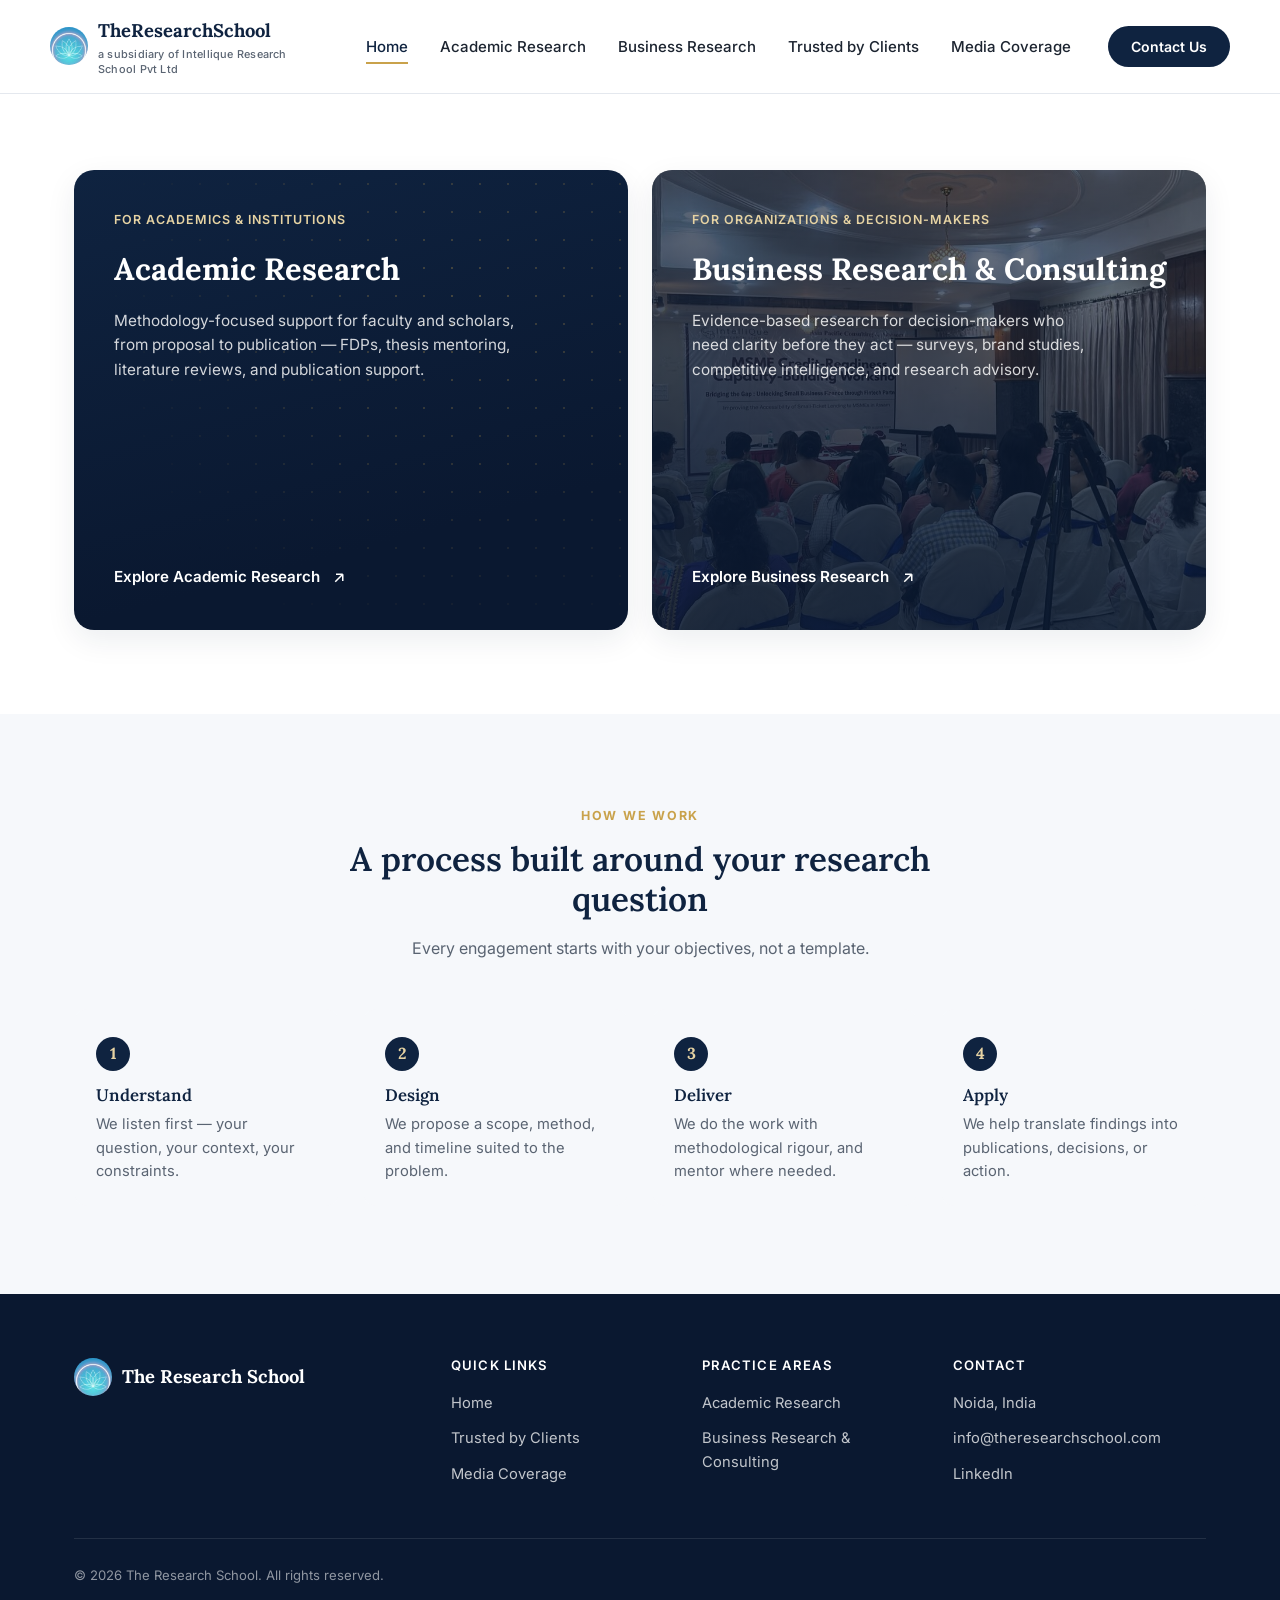
==== index.html @ da8c443e "Remove About page, add Trusted by Clients page and Contact Us pop-up form - Delete about.html and it" ====
<!DOCTYPE html>
<html lang="en">
<head>
<meta charset="UTF-8">
<meta name="viewport" content="width=device-width, initial-scale=1.0">
<title>The Research School — Rigorous Research, Mentored End to End</title>
<meta name="description" content="The Research School supports academics, institutions, and organizations across the full research lifecycle — from faculty development and thesis mentoring to business research and consulting.">
<link rel="preconnect" href="https://fonts.googleapis.com">
<link rel="preconnect" href="https://fonts.gstatic.com" crossorigin>
<link href="https://fonts.googleapis.com/css2?family=Inter:wght@400;500;600;700&family=Lora:wght@500;600;700&display=swap" rel="stylesheet">
<link rel="stylesheet" href="css/style.css">
<link rel="icon" type="image/png" href="media/brand/favicon.png">
</head>
<body>

<header class="site-header">
  <div class="container nav">
    <a href="index.html" class="brand">
      <img src="media/brand/logo-icon.png" alt="The Research School logo" class="brand-mark">
      <span class="brand-text">TheResearchSchool
        <span class="sub">a subsidiary of Intellique Research School Pvt Ltd</span>
      </span>
    </a>
    <nav>
      <ul class="nav-links">
        <li><a href="index.html" class="active">Home</a></li>
        <li><a href="academic-research.html">Academic Research</a></li>
        <li><a href="business-research.html">Business Research</a></li>
        <li><a href="trusted-by-clients.html">Trusted by Clients</a></li>
        <li><a href="media-coverage.html">Media Coverage</a></li>
      </ul>
    </nav>
    <div class="nav-cta">
      <button type="button" class="btn btn-dark" data-open-contact>Contact Us</button>
      <button class="nav-toggle" aria-label="Toggle menu"><span></span><span></span><span></span></button>
    </div>
  </div>
</header>

<section class="split-fork">
  <div class="container">
    <div class="split-grid">
      <a href="academic-research.html" class="split-panel split-panel-academic">
        <span class="split-panel-pattern" aria-hidden="true"></span>
        <span class="split-panel-content">
          <span class="split-panel-kicker">For Academics &amp; Institutions</span>
          <span class="split-panel-title">Academic Research</span>
          <span class="split-panel-desc">Methodology-focused support for faculty and scholars, from proposal to publication — FDPs, thesis mentoring, literature reviews, and publication support.</span>
          <span class="split-panel-cta">Explore Academic Research
            <svg width="18" height="18" viewBox="0 0 24 24" fill="none" stroke="currentColor" stroke-width="2"><path d="M7 17 17 7M17 7H8M17 7v9"/></svg>
          </span>
        </span>
      </a>
      <a href="business-research.html" class="split-panel split-panel-business">
        <img src="media/msme-credit-readiness/msme-workshop-photo-01.jpg" alt="" class="split-panel-bg" loading="lazy">
        <span class="split-panel-overlay" aria-hidden="true"></span>
        <span class="split-panel-content">
          <span class="split-panel-kicker">For Organizations &amp; Decision-Makers</span>
          <span class="split-panel-title">Business Research &amp; Consulting</span>
          <span class="split-panel-desc">Evidence-based research for decision-makers who need clarity before they act — surveys, brand studies, competitive intelligence, and research advisory.</span>
          <span class="split-panel-cta">Explore Business Research
            <svg width="18" height="18" viewBox="0 0 24 24" fill="none" stroke="currentColor" stroke-width="2"><path d="M7 17 17 7M17 7H8M17 7v9"/></svg>
          </span>
        </span>
      </a>
    </div>
  </div>
</section>

<section class="section section-alt">
  <div class="container">
    <div class="section-head center">
      <span class="eyebrow">How We Work</span>
      <h2>A process built around your research question</h2>
      <p>Every engagement starts with your objectives, not a template.</p>
    </div>
    <div class="steps">
      <div class="step">
        <h3>Understand</h3>
        <p>We listen first — your question, your context, your constraints.</p>
      </div>
      <div class="step">
        <h3>Design</h3>
        <p>We propose a scope, method, and timeline suited to the problem.</p>
      </div>
      <div class="step">
        <h3>Deliver</h3>
        <p>We do the work with methodological rigour, and mentor where needed.</p>
      </div>
      <div class="step">
        <h3>Apply</h3>
        <p>We help translate findings into publications, decisions, or action.</p>
      </div>
    </div>
  </div>
</section>


<footer class="site-footer">
  <div class="container">
    <div class="footer-grid">
      <div class="footer-brand">
        <a href="index.html" class="brand" style="color:#fff;margin-bottom:14px;display:flex;">
          <img src="media/brand/logo-icon.png" alt="The Research School logo" class="brand-mark">
          <span class="brand-text">The Research School</span>
        </a>
      </div>
      <div>
        <h4>Quick Links</h4>
        <ul>
          <li><a href="index.html">Home</a></li>
          <li><a href="trusted-by-clients.html">Trusted by Clients</a></li>
          <li><a href="media-coverage.html">Media Coverage</a></li>
        </ul>
      </div>
      <div>
        <h4>Practice Areas</h4>
        <ul>
          <li><a href="academic-research.html">Academic Research</a></li>
          <li><a href="business-research.html">Business Research &amp; Consulting</a></li>
        </ul>
      </div>
      <div>
        <h4>Contact</h4>
        <ul>
          <li>Noida, India</li>
          <li><a href="mailto:info@theresearchschool.com">info@theresearchschool.com</a></li>
          <li><a href="https://www.linkedin.com/company/92536312/" target="_blank" rel="noopener">LinkedIn</a></li>
        </ul>
      </div>
    </div>
    <div class="footer-bottom">
      <span>© <span id="year"></span> The Research School. All rights reserved.</span>
    </div>
  </div>
</footer>

<script src="js/main.js"></script>
</body>
</html>
---- css/style.css ----
/* ===========================================================
   The Research School — stylesheet
   =========================================================== */

:root {
  --navy: #0f2340;
  --navy-deep: #0a1830;
  --navy-soft: #14335e;
  --gold: #c9a24b;
  --gold-soft: #e6d3a3;
  --ink: #1c2430;
  --slate: #5a6472;
  --line: #e4e8ee;
  --bg: #ffffff;
  --bg-alt: #f6f8fb;
  --white: #ffffff;
  --radius: 14px;
  --shadow: 0 10px 30px rgba(15, 35, 64, 0.08);
  --shadow-sm: 0 4px 14px rgba(15, 35, 64, 0.06);
  --max: 1180px;
  --serif: "Lora", Georgia, "Times New Roman", serif;
  --sans: "Inter", -apple-system, BlinkMacSystemFont, "Segoe UI", Roboto, Helvetica, Arial, sans-serif;
}

* { box-sizing: border-box; }
html { scroll-behavior: smooth; }

body {
  margin: 0;
  font-family: var(--sans);
  color: var(--ink);
  background: var(--bg);
  line-height: 1.6;
  -webkit-font-smoothing: antialiased;
}

img { max-width: 100%; display: block; }

a { color: inherit; text-decoration: none; }

.container {
  max-width: var(--max);
  margin: 0 auto;
  padding: 0 24px;
}

h1, h2, h3, h4 {
  font-family: var(--serif);
  color: var(--navy);
  line-height: 1.2;
  margin: 0 0 16px;
  font-weight: 600;
}

h1 { font-size: clamp(2.1rem, 4vw, 3.1rem); }
h2 { font-size: clamp(1.6rem, 2.6vw, 2.2rem); }
h3 { font-size: 1.25rem; }

p { margin: 0 0 16px; color: var(--slate); }

.eyebrow {
  display: inline-block;
  font-size: 0.78rem;
  letter-spacing: 0.14em;
  text-transform: uppercase;
  color: var(--gold);
  font-weight: 700;
  margin-bottom: 14px;
}

.section {
  padding: 88px 0;
}
.section-alt { background: var(--bg-alt); }
.section-navy {
  background: linear-gradient(160deg, var(--navy) 0%, var(--navy-deep) 100%);
  color: var(--white);
}
.section-navy h2, .section-navy h3 { color: var(--white); }
.section-navy p { color: rgba(255,255,255,0.78); }

.section-head {
  max-width: 680px;
  margin: 0 0 48px;
}
.section-head.center { margin-left: auto; margin-right: auto; text-align: center; }

/* ---------- buttons ---------- */
.btn {
  display: inline-flex;
  align-items: center;
  gap: 8px;
  padding: 14px 28px;
  border-radius: 999px;
  font-weight: 600;
  font-size: 0.95rem;
  border: 1px solid transparent;
  cursor: pointer;
  transition: transform 0.15s ease, box-shadow 0.15s ease, background 0.15s ease, color 0.15s ease;
}
.btn-primary {
  background: var(--gold);
  color: var(--navy-deep);
}
.btn-primary:hover { transform: translateY(-2px); box-shadow: 0 12px 24px rgba(201, 162, 75, 0.35); }
.btn-outline {
  background: transparent;
  border-color: rgba(255,255,255,0.5);
  color: var(--white);
}
.btn-outline:hover { background: rgba(255,255,255,0.1); transform: translateY(-2px); }
.btn-dark {
  background: var(--navy);
  color: var(--white);
}
.btn-dark:hover { background: var(--navy-soft); transform: translateY(-2px); }
.btn-block { width: 100%; justify-content: center; }

/* ---------- header ---------- */
.site-header {
  position: sticky;
  top: 0;
  z-index: 50;
  background: rgba(255,255,255,0.92);
  backdrop-filter: blur(10px);
  border-bottom: 1px solid var(--line);
}
.nav {
  display: flex;
  align-items: center;
  justify-content: space-between;
  padding: 16px 0;
}
.brand {
  display: flex;
  align-items: center;
  gap: 10px;
  font-family: var(--serif);
  font-weight: 700;
  font-size: 1.15rem;
  color: var(--navy);
}
.brand-mark {
  width: 38px;
  height: 38px;
  border-radius: 50%;
  object-fit: cover;
  flex-shrink: 0;
  display: block;
}
.brand-text .sub { display: block; font-family: var(--sans); font-weight: 500; font-size: 0.68rem; letter-spacing: 0.02em; text-transform: none; color: var(--slate); margin-top: 2px; max-width: 230px; line-height: 1.35; white-space: normal; }

.nav-links {
  display: flex;
  align-items: center;
  gap: 32px;
  list-style: none;
  margin: 0;
  padding: 0;
}
.nav-links a {
  font-size: 0.94rem;
  font-weight: 500;
  color: var(--ink);
  padding: 6px 0;
  border-bottom: 2px solid transparent;
  transition: color 0.15s ease, border-color 0.15s ease;
}
.nav-links a:hover, .nav-links a.active { color: var(--navy); border-color: var(--gold); }

.nav-cta { display: flex; align-items: center; gap: 18px; }
.nav-cta .btn { padding: 11px 22px; font-size: 0.88rem; }

.nav-toggle {
  display: none;
  flex-direction: column;
  gap: 5px;
  background: none;
  border: none;
  cursor: pointer;
  padding: 6px;
}
.nav-toggle span { width: 24px; height: 2px; background: var(--navy); border-radius: 2px; }

/* ---------- hero ---------- */
.hero {
  background: linear-gradient(165deg, var(--navy) 0%, var(--navy-deep) 70%);
  color: var(--white);
  padding: 96px 0 100px;
  position: relative;
  overflow: hidden;
}
.hero::after {
  content: "";
  position: absolute;
  right: -120px;
  top: -120px;
  width: 460px;
  height: 460px;
  border-radius: 50%;
  background: radial-gradient(circle, rgba(201,162,75,0.18) 0%, rgba(201,162,75,0) 70%);
}
.hero::before {
  content: "";
  position: absolute;
  inset: 0;
  background-image: radial-gradient(rgba(201,162,75,0.3) 1.5px, transparent 1.5px);
  background-size: 26px 26px;
  -webkit-mask-image: radial-gradient(circle at 88% 12%, #000 0%, transparent 60%);
  mask-image: radial-gradient(circle at 88% 12%, #000 0%, transparent 60%);
  pointer-events: none;
}
.hero-inner { max-width: 760px; position: relative; }
.hero-photo {
  background-image: linear-gradient(195deg, rgba(10,24,48,0.6) 0%, rgba(10,24,48,0.92) 85%), var(--hero-bg);
  background-size: cover;
  background-position: center;
}
.hero-photo::before { display: none; }
.hero h1 { color: var(--white); margin-bottom: 20px; }
.hero .lead { color: rgba(255,255,255,0.82); font-size: 1.15rem; max-width: 620px; }
.hero-actions { display: flex; gap: 16px; flex-wrap: wrap; margin-top: 32px; }

.hero-stats {
  display: grid;
  grid-template-columns: repeat(3, 1fr);
  gap: 28px;
  margin-top: 64px;
  max-width: 640px;
  position: relative;
}
.hero-stats div strong { display: block; font-family: var(--serif); font-size: 1.8rem; color: var(--gold-soft); }
.hero-stats div span { font-size: 0.82rem; color: rgba(255,255,255,0.7); }

/* ---------- split fork (homepage) ---------- */
.split-fork { padding: 76px 0 84px; }
.split-fork-head { max-width: 640px; margin: 0 auto 44px; text-align: center; }
.split-fork-head .lead { color: var(--slate); font-size: 1.05rem; margin-top: 10px; margin-bottom: 0; }
.split-grid {
  display: grid;
  grid-template-columns: 1fr 1fr;
  gap: 24px;
}
.split-panel {
  position: relative;
  display: block;
  min-height: 460px;
  border-radius: 20px;
  overflow: hidden;
  isolation: isolate;
  text-decoration: none;
  box-shadow: var(--shadow);
}
.split-panel-academic {
  background: linear-gradient(165deg, var(--navy) 0%, var(--navy-deep) 75%);
}
.split-panel-pattern {
  position: absolute;
  inset: 0;
  z-index: 0;
  background-image: radial-gradient(rgba(201,162,75,0.35) 1.5px, transparent 1.5px);
  background-size: 28px 28px;
  -webkit-mask-image: radial-gradient(circle at 70% 30%, #000 0%, transparent 72%);
  mask-image: radial-gradient(circle at 70% 30%, #000 0%, transparent 72%);
  opacity: 0.9;
}
.split-panel-bg {
  position: absolute;
  inset: 0;
  width: 100%;
  height: 100%;
  object-fit: cover;
  z-index: 0;
  transition: transform 0.5s ease;
}
.split-panel-overlay {
  position: absolute;
  inset: 0;
  z-index: 1;
  background: linear-gradient(195deg, rgba(10,24,48,0.55) 0%, rgba(10,24,48,0.88) 80%);
}
.split-panel-content {
  position: relative;
  z-index: 2;
  display: flex;
  flex-direction: column;
  height: 100%;
  padding: 40px;
  color: var(--white);
}
.split-panel-kicker {
  font-family: var(--sans);
  font-weight: 600;
  font-size: 0.78rem;
  letter-spacing: 0.08em;
  text-transform: uppercase;
  color: var(--gold-soft);
}
.split-panel-title {
  font-family: var(--serif);
  font-weight: 700;
  font-size: clamp(1.5rem, 2.4vw, 2rem);
  color: var(--white);
  margin-top: 14px;
}
.split-panel-desc {
  font-family: var(--sans);
  font-size: 0.96rem;
  line-height: 1.6;
  color: rgba(255,255,255,0.82);
  margin-top: 16px;
  max-width: 400px;
}
.split-panel-cta {
  margin-top: auto;
  padding-top: 28px;
  display: inline-flex;
  align-items: center;
  gap: 10px;
  font-weight: 600;
  font-size: 0.95rem;
  color: var(--white);
}
.split-panel-cta svg { transition: transform 0.2s ease; flex-shrink: 0; }
.split-panel:hover .split-panel-cta svg { transform: translate(3px, -3px); }
.split-panel:hover .split-panel-bg { transform: scale(1.05); }
.split-panel:hover { box-shadow: 0 16px 40px rgba(15,35,64,0.18); }
.split-panel:focus-visible { outline: 3px solid var(--gold); outline-offset: 3px; }

@media (max-width: 960px) {
  .split-grid { grid-template-columns: 1fr; }
  .split-panel { min-height: 380px; }
}
@media (max-width: 640px) {
  .split-fork { padding: 56px 0 64px; }
  .split-panel-content { padding: 30px; }
  .split-panel { min-height: 340px; }
}

/* ---------- pillars / cards ---------- */
.pillars {
  display: grid;
  grid-template-columns: repeat(2, 1fr);
  gap: 28px;
}
.pillar-card {
  background: var(--white);
  border: 1px solid var(--line);
  border-radius: var(--radius);
  padding: 40px 36px;
  box-shadow: var(--shadow-sm);
  transition: transform 0.2s ease, box-shadow 0.2s ease;
}
.pillar-card:hover { transform: translateY(-4px); box-shadow: var(--shadow); }
.pillar-icon {
  width: 52px; height: 52px;
  border-radius: 12px;
  background: var(--bg-alt);
  display: flex; align-items: center; justify-content: center;
  margin-bottom: 20px;
  color: var(--navy);
}
.pillar-card ul { margin: 20px 0 28px; padding: 0; list-style: none; }
.pillar-card li {
  padding: 10px 0;
  border-top: 1px solid var(--line);
  font-size: 0.95rem;
  color: var(--ink);
  display: flex;
  gap: 10px;
}
.pillar-card li:first-child { border-top: none; }
.pillar-card li .dot { color: var(--gold); flex-shrink: 0; }

/* ---------- service grid (detail pages) ---------- */
.service-grid {
  display: grid;
  grid-template-columns: repeat(auto-fit, minmax(260px, 1fr));
  gap: 24px;
}
.service-card {
  background: var(--white);
  border: 1px solid var(--line);
  border-radius: var(--radius);
  padding: 32px 28px;
  box-shadow: var(--shadow-sm);
}
.service-card .num {
  font-family: var(--serif);
  color: var(--gold);
  font-size: 0.9rem;
  font-weight: 700;
  letter-spacing: 0.05em;
}
.service-card h3 { margin-top: 10px; }

/* ---------- process steps ---------- */
.steps {
  display: grid;
  grid-template-columns: repeat(4, 1fr);
  gap: 24px;
  counter-reset: step;
}
.step {
  position: relative;
  padding: 28px 22px 22px;
  background: var(--bg-alt);
  border-radius: var(--radius);
}
.step::before {
  counter-increment: step;
  content: counter(step);
  display: inline-flex;
  align-items: center;
  justify-content: center;
  width: 34px; height: 34px;
  border-radius: 50%;
  background: var(--navy);
  color: var(--gold-soft);
  font-family: var(--serif);
  font-weight: 700;
  margin-bottom: 14px;
}
.step h3 { font-size: 1.05rem; margin-bottom: 8px; }
.step p { font-size: 0.92rem; margin-bottom: 0; }

/* ---------- about page ---------- */
.value-grid {
  display: grid;
  grid-template-columns: repeat(3, 1fr);
  gap: 24px;
}
.value-card {
  padding: 30px 26px;
  border-left: 3px solid var(--gold);
  background: var(--bg-alt);
  border-radius: 0 var(--radius) var(--radius) 0;
}
.audience-row {
  display: grid;
  grid-template-columns: repeat(3, 1fr);
  gap: 24px;
  margin-top: 20px;
}
.audience-row div {
  background: var(--white);
  border: 1px solid var(--line);
  border-radius: var(--radius);
  padding: 26px 22px;
  text-align: center;
}
.grid-4 {
  display: grid;
  grid-template-columns: repeat(4, 1fr);
  gap: 24px;
}
.audience-row-4 { grid-template-columns: repeat(4, 1fr); }
.audience-row .icon {
  width: 52px;
  height: 52px;
  border-radius: 12px;
  background: var(--bg-alt);
  color: var(--navy);
  display: flex;
  align-items: center;
  justify-content: center;
  margin: 0 auto 16px;
}

/* ---------- CTA band ---------- */
.cta-band {
  border-radius: 20px;
  padding: 56px;
  background: linear-gradient(135deg, var(--navy) 0%, var(--navy-soft) 100%);
  color: var(--white);
  display: flex;
  align-items: center;
  justify-content: space-between;
  gap: 40px;
  flex-wrap: wrap;
}
.cta-band h2 { color: var(--white); margin-bottom: 8px; }
.cta-band p { color: rgba(255,255,255,0.78); margin-bottom: 0; max-width: 480px; }

/* ---------- contact ---------- */
.contact-wrap {
  display: grid;
  grid-template-columns: 1fr 1fr;
  gap: 56px;
  align-items: start;
}
.contact-info-card {
  background: var(--white);
  border: 1px solid var(--line);
  border-radius: var(--radius);
  padding: 32px;
  box-shadow: var(--shadow-sm);
}
.contact-info-card .row {
  display: flex;
  gap: 14px;
  padding: 16px 0;
  border-top: 1px solid var(--line);
}
.contact-info-card .row:first-child { border-top: none; padding-top: 0; }
.contact-info-card .row strong { display: block; color: var(--navy); font-size: 0.9rem; }
.contact-info-card .row span, .contact-info-card .row a { font-size: 0.92rem; color: var(--slate); }

.form-field { margin-bottom: 18px; }
.form-field label { display: block; font-size: 0.86rem; font-weight: 600; color: var(--navy); margin-bottom: 6px; }
.form-field input, .form-field select, .form-field textarea {
  width: 100%;
  padding: 13px 14px;
  border: 1px solid var(--line);
  border-radius: 10px;
  font-family: var(--sans);
  font-size: 0.95rem;
  color: var(--ink);
  background: var(--white);
}
.form-field textarea { resize: vertical; min-height: 120px; }
.form-field input:focus, .form-field select:focus, .form-field textarea:focus {
  outline: none;
  border-color: var(--gold);
  box-shadow: 0 0 0 3px rgba(201,162,75,0.18);
}
.form-row { display: grid; grid-template-columns: 1fr 1fr; gap: 18px; }
.form-note { font-size: 0.82rem; color: var(--slate); margin-top: 10px; }
.form-success {
  display: none;
  margin-top: 16px;
  padding: 14px 16px;
  border-radius: 10px;
  background: #e9f5ec;
  color: #1c6b34;
  font-size: 0.9rem;
}
.form-success.show { display: block; }

/* ---------- media coverage ---------- */
.media-article {
  background: var(--white);
  border: 1px solid var(--line);
  border-radius: var(--radius);
  padding: 44px;
  box-shadow: var(--shadow-sm);
}
.media-article-head { max-width: 720px; }
.media-article p a {
  color: var(--navy-soft);
  font-weight: 600;
  text-decoration: underline;
  text-decoration-color: var(--gold);
  text-decoration-thickness: 2px;
  text-underline-offset: 3px;
}
.media-article p a:hover { color: var(--gold); text-decoration-color: var(--navy-soft); }
.media-meta {
  display: flex;
  gap: 20px;
  flex-wrap: wrap;
  font-size: 0.85rem;
  color: var(--slate);
  margin: -4px 0 20px;
}
.media-meta span { display: inline-flex; align-items: center; gap: 6px; }
.media-meta svg { flex-shrink: 0; color: var(--gold); }

.carousel {
  position: relative;
  overflow: hidden;
  margin: 8px -8px 4px;
  -webkit-mask-image: linear-gradient(90deg, transparent, #000 5%, #000 95%, transparent);
  mask-image: linear-gradient(90deg, transparent, #000 5%, #000 95%, transparent);
}
.carousel-track {
  display: flex;
  align-items: center;
  gap: 18px;
  width: max-content;
  padding: 8px;
  animation: carousel-scroll 46s linear infinite;
}
.carousel:hover .carousel-track,
.carousel:focus-within .carousel-track { animation-play-state: paused; }
.carousel-track a {
  flex-shrink: 0;
  display: block;
  border-radius: 10px;
  overflow: hidden;
  border: 1px solid var(--line);
  box-shadow: var(--shadow-sm);
  transition: transform 0.2s ease, box-shadow 0.2s ease;
}
.carousel-track a:hover { transform: translateY(-3px); box-shadow: var(--shadow); }
.carousel-track img {
  height: 260px;
  width: auto;
  display: block;
}
@keyframes carousel-scroll {
  from { transform: translateX(0); }
  to { transform: translateX(-50%); }
}
@media (prefers-reduced-motion: reduce) {
  .carousel-track { animation: none; overflow-x: auto; }
  .carousel { -webkit-mask-image: none; mask-image: none; }
}
.coverage-links {
  display: flex;
  flex-wrap: wrap;
  gap: 14px;
}

.press-clip {
  display: block;
  max-width: 420px;
  margin: 8px 0 4px;
  border-radius: 10px;
  overflow: hidden;
  border: 1px solid var(--line);
  box-shadow: var(--shadow-sm);
  transition: transform 0.2s ease, box-shadow 0.2s ease;
}
.press-clip:hover { transform: translateY(-3px); box-shadow: var(--shadow); }
.press-clip img { width: 100%; height: auto; display: block; }

@media (max-width: 640px) {
  .media-article { padding: 28px 22px; }
  .carousel-track img { height: 170px; }
  .press-clip { max-width: 100%; }
}

/* ---------- footer ---------- */
.site-footer {
  background: var(--navy-deep);
  color: rgba(255,255,255,0.75);
  padding: 64px 0 28px;
}
.footer-grid {
  display: grid;
  grid-template-columns: 1.6fr 1fr 1fr 1.2fr;
  gap: 40px;
  padding-bottom: 40px;
  border-bottom: 1px solid rgba(255,255,255,0.1);
}
.footer-grid h4 {
  color: var(--white);
  font-family: var(--sans);
  font-size: 0.82rem;
  letter-spacing: 0.08em;
  text-transform: uppercase;
  margin-bottom: 18px;
}
.footer-grid ul { list-style: none; margin: 0; padding: 0; }
.footer-grid li { margin-bottom: 12px; font-size: 0.92rem; }
.footer-grid a:hover { color: var(--gold-soft); }
.footer-brand p { color: rgba(255,255,255,0.65); font-size: 0.92rem; max-width: 320px; }
.footer-bottom {
  display: flex;
  justify-content: space-between;
  align-items: center;
  flex-wrap: wrap;
  gap: 12px;
  padding-top: 26px;
  font-size: 0.82rem;
  color: rgba(255,255,255,0.55);
}

/* ---------- utility ---------- */
.mt-0 { margin-top: 0; }
.text-center { text-align: center; }

/* ---------- responsive ---------- */
@media (max-width: 960px) {
  .nav-links, .nav-cta .btn-outline-desktop { display: none; }
  .nav-toggle { display: flex; }
  .nav-links.open {
    display: flex;
    position: absolute;
    top: 100%;
    left: 0;
    right: 0;
    background: var(--white);
    flex-direction: column;
    padding: 20px 24px 28px;
    gap: 18px;
    border-bottom: 1px solid var(--line);
    box-shadow: var(--shadow);
  }
  .pillars, .steps, .value-grid, .audience-row, .footer-grid, .contact-wrap { grid-template-columns: 1fr; }
  .grid-4, .audience-row-4 { grid-template-columns: 1fr 1fr; }
  .hero-stats { grid-template-columns: repeat(3, 1fr); }
  .cta-band { flex-direction: column; align-items: flex-start; }
  .form-row { grid-template-columns: 1fr; }
}
@media (max-width: 640px) {
  .section { padding: 64px 0; }
  .hero { padding: 72px 0 76px; }
  .grid-4, .audience-row-4 { grid-template-columns: 1fr; }
  .hero-stats { grid-template-columns: 1fr 1fr 1fr; gap: 16px; }
  .hero-stats div strong { font-size: 1.3rem; }
}


/* ---------- Trusted by Clients ---------- */
.client-grid {
  display: grid;
  grid-template-columns: repeat(auto-fill, minmax(210px, 1fr));
  gap: 20px;
}
.client-card {
  display: flex; flex-direction: column; align-items: center; justify-content: center;
  gap: 16px; text-align: center;
  padding: 36px 20px;
  background: var(--white);
  border: 1px solid var(--line);
  border-radius: var(--radius);
  box-shadow: var(--shadow-sm);
  transition: transform .2s ease, box-shadow .2s ease, border-color .2s ease;
}
.client-card:hover { transform: translateY(-3px); box-shadow: var(--shadow); border-color: var(--gold-soft); }
.client-mono {
  width: 64px; height: 64px; border-radius: 50%;
  display: grid; place-items: center;
  background: var(--navy); color: var(--gold-soft);
  font-family: var(--serif); font-weight: 700; font-size: 1.35rem; letter-spacing: .02em;
}
.client-name { font-family: var(--serif); font-weight: 600; font-size: 1.1rem; color: var(--ink); }

/* ---------- Contact pop-up ---------- */
button.btn { font-family: inherit; cursor: pointer; }
body.modal-open { overflow: hidden; }
.modal { position: fixed; inset: 0; z-index: 1000; display: grid; place-items: center; padding: 16px; }
.modal[hidden] { display: none; }
.modal-backdrop { position: absolute; inset: 0; background: rgba(10, 24, 48, 0.6); }
.modal-dialog {
  position: relative; width: 100%; max-width: 480px; max-height: calc(100vh - 32px); overflow-y: auto;
  background: var(--white); border-radius: 18px; padding: 34px 30px 28px;
  box-shadow: 0 24px 60px rgba(10, 24, 48, 0.35);
  animation: modal-in .2s ease;
}
@keyframes modal-in { from { opacity: 0; transform: translateY(12px); } to { opacity: 1; transform: none; } }
.modal-dialog h2 { margin: 0 0 6px; color: var(--navy); }
.modal-sub { color: var(--slate); font-size: .95rem; margin: 0 0 20px; }
.modal-close {
  position: absolute; top: 12px; right: 14px; width: 36px; height: 36px; border-radius: 50%;
  border: 0; background: var(--bg-alt); color: var(--ink); font-size: 1.5rem; line-height: 1; cursor: pointer;
}
.modal-close:hover { background: var(--line); }
#popup-contact-form label { display: block; font-size: .85rem; font-weight: 600; color: var(--ink); margin-bottom: 14px; }
#popup-contact-form .opt { font-weight: 400; color: var(--slate); }
#popup-contact-form input, #popup-contact-form select, #popup-contact-form textarea {
  display: block; width: 100%; margin-top: 6px; padding: 11px 13px;
  border: 1px solid var(--line); border-radius: 10px; font: inherit; font-weight: 400; color: var(--ink); background: var(--white);
}
#popup-contact-form input:focus, #popup-contact-form select:focus, #popup-contact-form textarea:focus {
  outline: none; border-color: var(--gold); box-shadow: 0 0 0 3px rgba(201, 162, 75, 0.2);
}
#popup-contact-form textarea { resize: vertical; }
#popup-contact-form .hp { position: absolute; left: -9999px; width: 1px; height: 1px; }
#popup-contact-form button[disabled] { opacity: .7; cursor: wait; }
.form-status { margin: 12px 0 0; font-size: .9rem; min-height: 1em; }
.form-status.ok { color: #1f7a4a; }
.form-status.error { color: #b3261e; }
.nav-cta .btn { white-space: nowrap; }
@media (max-width: 480px) { .nav-cta .btn { padding: 9px 14px; font-size: 0.8rem; } }
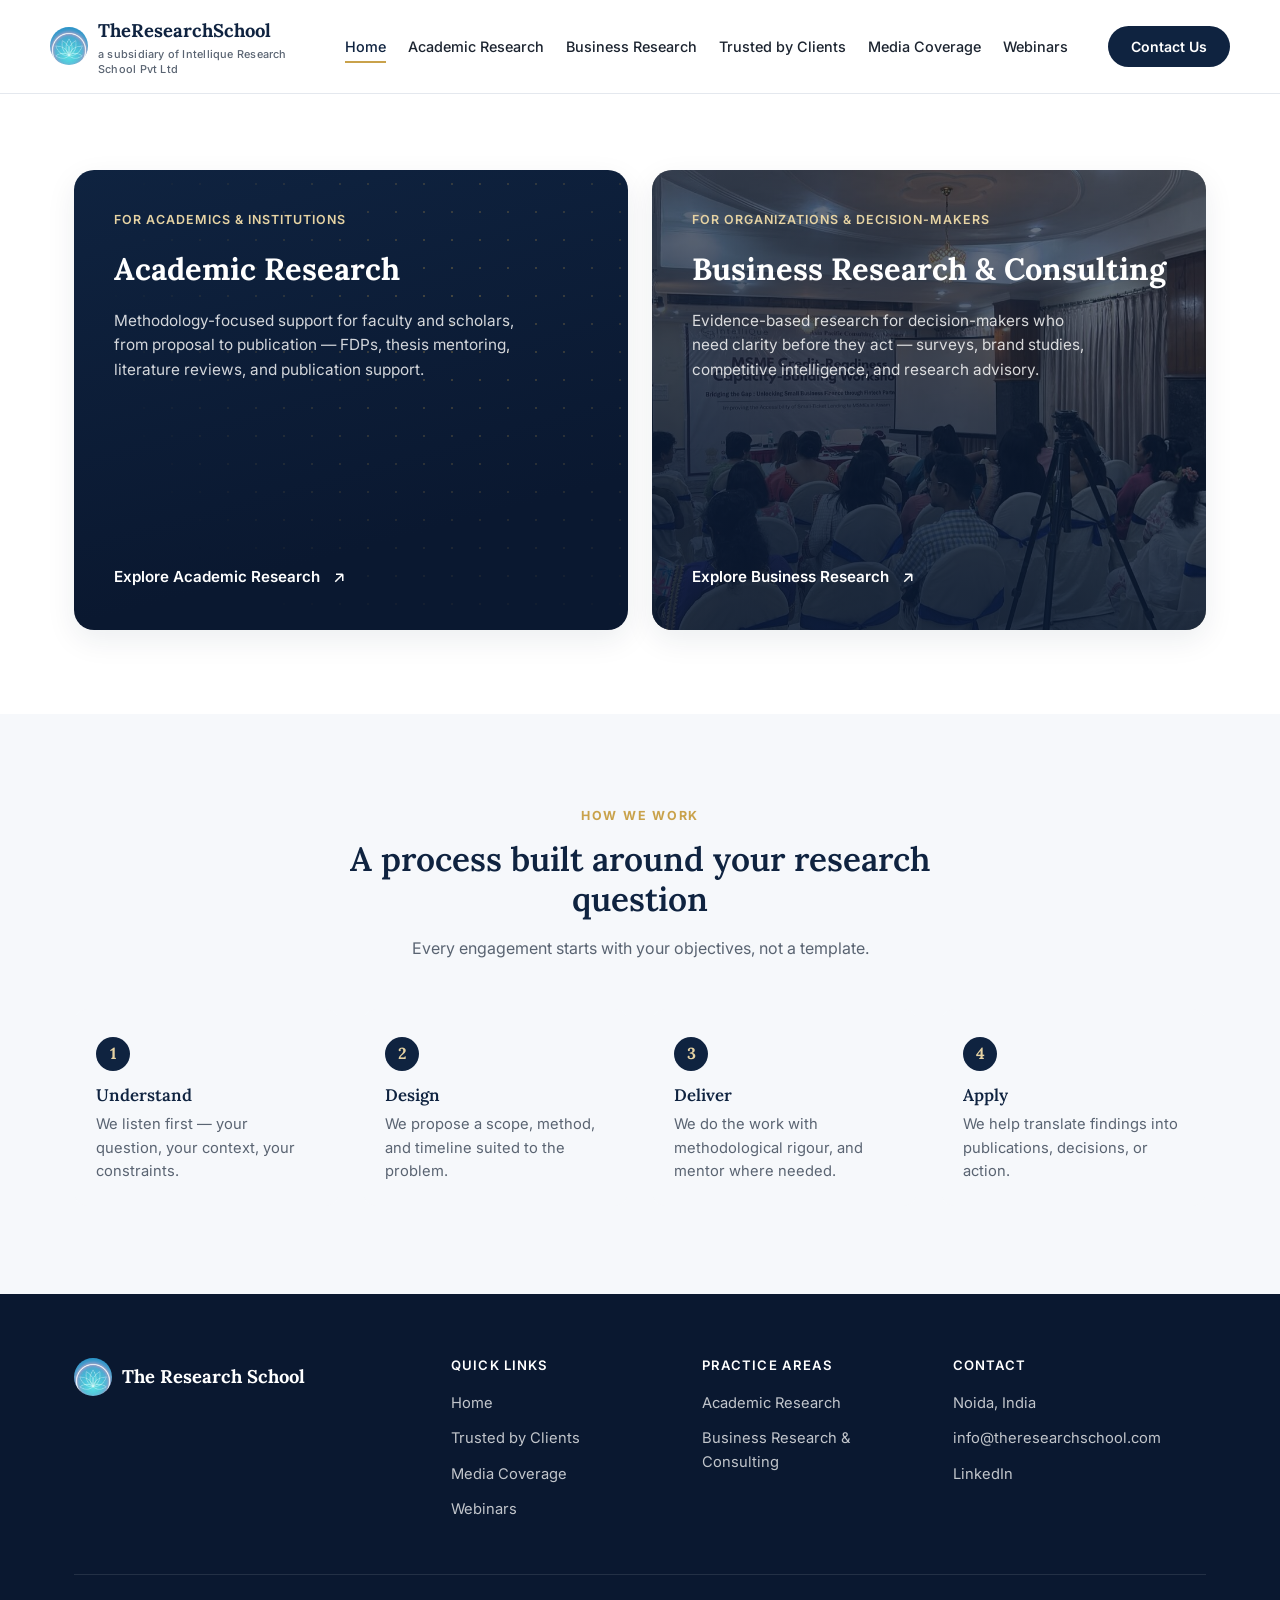
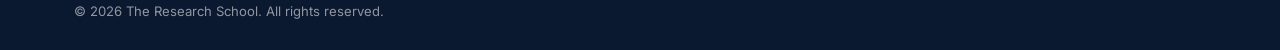
==== commit 21e21f71: "Add Webinars tab and page; tighten nav spacing for six tabs Co-Authored-By: Claude Opus 5.5 <noreply" ====
--- a/index.html
+++ b/index.html
@@ -28,6 +28,7 @@
         <li><a href="business-research.html">Business Research</a></li>
         <li><a href="trusted-by-clients.html">Trusted by Clients</a></li>
         <li><a href="media-coverage.html">Media Coverage</a></li>
+        <li><a href="webinars.html">Webinars</a></li>
       </ul>
     </nav>
     <div class="nav-cta">
@@ -111,6 +112,7 @@
           <li><a href="index.html">Home</a></li>
           <li><a href="trusted-by-clients.html">Trusted by Clients</a></li>
           <li><a href="media-coverage.html">Media Coverage</a></li>
+          <li><a href="webinars.html">Webinars</a></li>
         </ul>
       </div>
       <div>
--- a/css/style.css
+++ b/css/style.css
@@ -765,3 +765,28 @@
 .form-status.error { color: #b3261e; }
 .nav-cta .btn { white-space: nowrap; }
 @media (max-width: 480px) { .nav-cta .btn { padding: 9px 14px; font-size: 0.8rem; } }
+
+a.client-card { text-decoration: none; color: inherit; }
+a.client-card .client-name { text-decoration: underline; text-decoration-color: var(--gold-soft); text-underline-offset: 4px; }
+a.client-card:hover .client-name { color: var(--navy); text-decoration-color: var(--gold); }
+
+/* ---------- Webinars ---------- */
+.webinar-empty {
+  max-width: 640px; margin: 0 auto; text-align: center;
+  padding: 48px 32px; border: 1px dashed var(--gold-soft); border-radius: var(--radius); background: var(--bg-alt);
+}
+.webinar-empty h2 { color: var(--navy); margin-bottom: 10px; }
+.webinar-empty p { color: var(--slate); margin-bottom: 24px; }
+
+/* nav with six tabs: keep labels on one line, tighten spacing, and switch to the menu button earlier */
+.nav-links a { white-space: nowrap; }
+.nav-links { gap: 22px; } .nav-links a { font-size: 0.9rem; } .nav-cta { margin-left: 24px; }
+@media (max-width: 1160px) {
+  .nav-links { display: none; }
+  .nav-toggle { display: flex; }
+  .nav-links.open {
+    display: flex; position: absolute; top: 100%; left: 0; right: 0;
+    background: var(--white); flex-direction: column; padding: 20px 24px 28px; gap: 18px;
+    border-bottom: 1px solid var(--line); box-shadow: var(--shadow);
+  }
+}
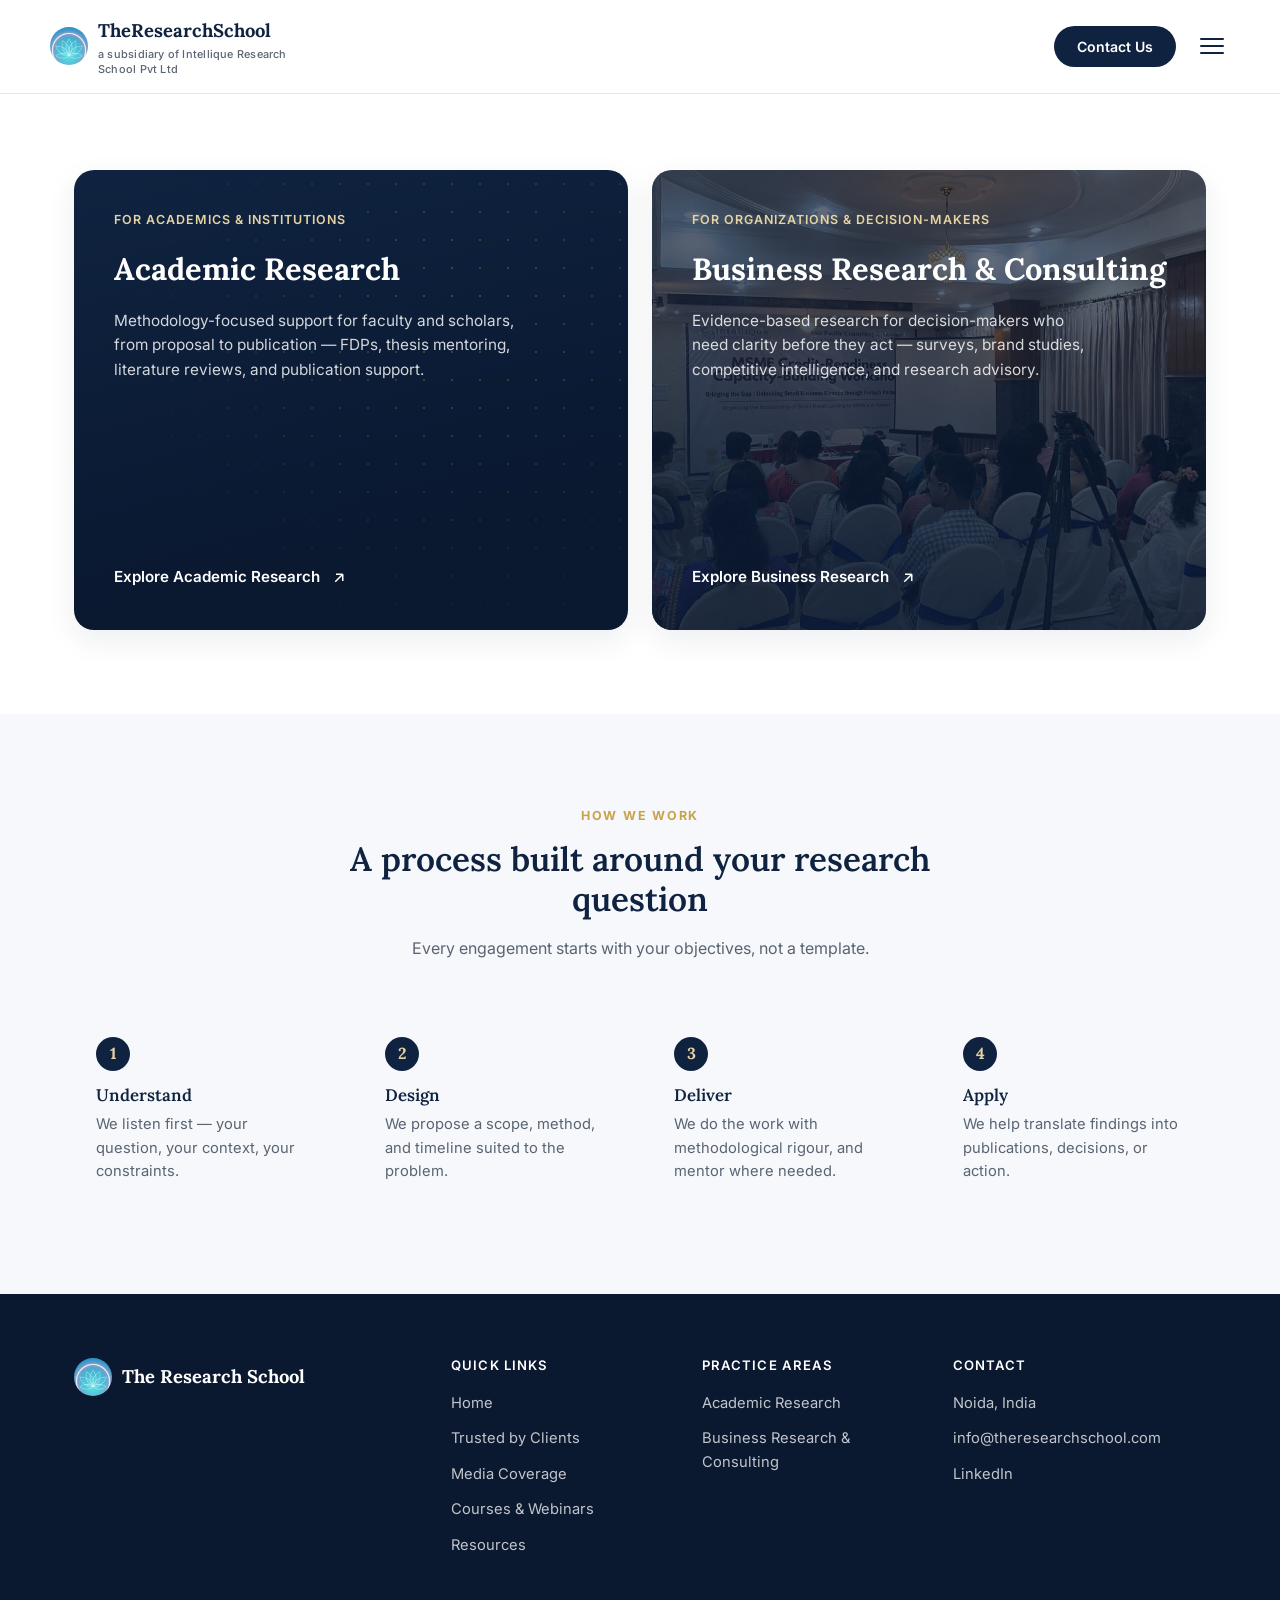
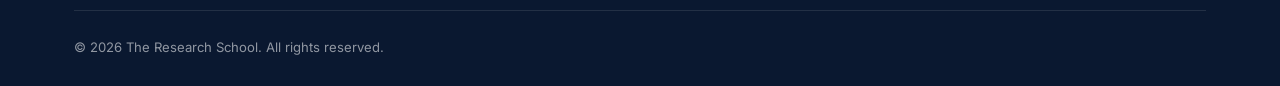
==== commit aef40bb0: "Add Resources (Reference Checker, Conferences, Faculty Jobs) and Courses & Webinars Co-Authored-By: " ====
--- a/index.html
+++ b/index.html
@@ -28,7 +28,8 @@
         <li><a href="business-research.html">Business Research</a></li>
         <li><a href="trusted-by-clients.html">Trusted by Clients</a></li>
         <li><a href="media-coverage.html">Media Coverage</a></li>
-        <li><a href="webinars.html">Webinars</a></li>
+        <li><a href="webinars.html">Courses &amp; Webinars</a></li>
+        <li><a href="resources.html">Resources</a></li>
       </ul>
     </nav>
     <div class="nav-cta">
@@ -112,7 +113,8 @@
           <li><a href="index.html">Home</a></li>
           <li><a href="trusted-by-clients.html">Trusted by Clients</a></li>
           <li><a href="media-coverage.html">Media Coverage</a></li>
-          <li><a href="webinars.html">Webinars</a></li>
+          <li><a href="webinars.html">Courses &amp; Webinars</a></li>
+          <li><a href="resources.html">Resources</a></li>
         </ul>
       </div>
       <div>
--- a/css/style.css
+++ b/css/style.css
@@ -781,7 +781,7 @@
 /* nav with six tabs: keep labels on one line, tighten spacing, and switch to the menu button earlier */
 .nav-links a { white-space: nowrap; }
 .nav-links { gap: 22px; } .nav-links a { font-size: 0.9rem; } .nav-cta { margin-left: 24px; }
-@media (max-width: 1160px) {
+@media (max-width: 1360px) {
   .nav-links { display: none; }
   .nav-toggle { display: flex; }
   .nav-links.open {
@@ -790,3 +790,25 @@
     border-bottom: 1px solid var(--line); box-shadow: var(--shadow);
   }
 }
+
+/* resources */
+a.service-card.resource-card { text-decoration: none; color: inherit; display: flex; flex-direction: column; transition: transform .2s ease, box-shadow .2s ease, border-color .2s ease; }
+a.service-card.resource-card:hover { transform: translateY(-3px); box-shadow: var(--shadow); border-color: var(--gold-soft); }
+.resource-card .go { margin-top: auto; padding-top: 14px; color: var(--navy); font-weight: 600; }
+.listing-wrap { max-width: 860px; }
+.listing-meta { color: var(--slate); font-size: .92rem; margin: 0 0 18px; display: flex; gap: 14px; flex-wrap: wrap; }
+.listing-meta a { color: var(--navy); font-weight: 600; text-decoration: none; }
+.listing { display: grid; gap: 10px; }
+.listing-item { display: grid; grid-template-columns: minmax(0, 1fr) auto; gap: 4px 16px; align-items: center; padding: 16px 20px; border: 1px solid var(--line); border-radius: 12px; background: var(--white); text-decoration: none; color: var(--ink); transition: border-color .2s ease, background .2s ease; }
+.listing-item:hover { border-color: var(--gold); background: var(--bg-alt); }
+.listing-title { font-weight: 600; overflow-wrap: anywhere; }
+.listing-sub { grid-column: 1; color: var(--slate); font-size: .9rem; }
+.listing-go { grid-column: 2; grid-row: 1 / span 2; color: var(--gold); font-weight: 700; }
+.listing-empty { color: var(--slate); padding: 24px; text-align: center; border: 1px dashed var(--gold-soft); border-radius: 12px; background: var(--bg-alt); }
+.listing-note { color: var(--slate); font-size: .85rem; margin-top: 24px; }
+.nav-links { gap: 18px; }
+@media (max-width: 480px) {
+  .nav-cta { margin-left: 8px; gap: 8px; }
+  .nav-cta .btn { padding-left: 14px; padding-right: 14px; }
+  .brand-text .sub { display: none; }
+}
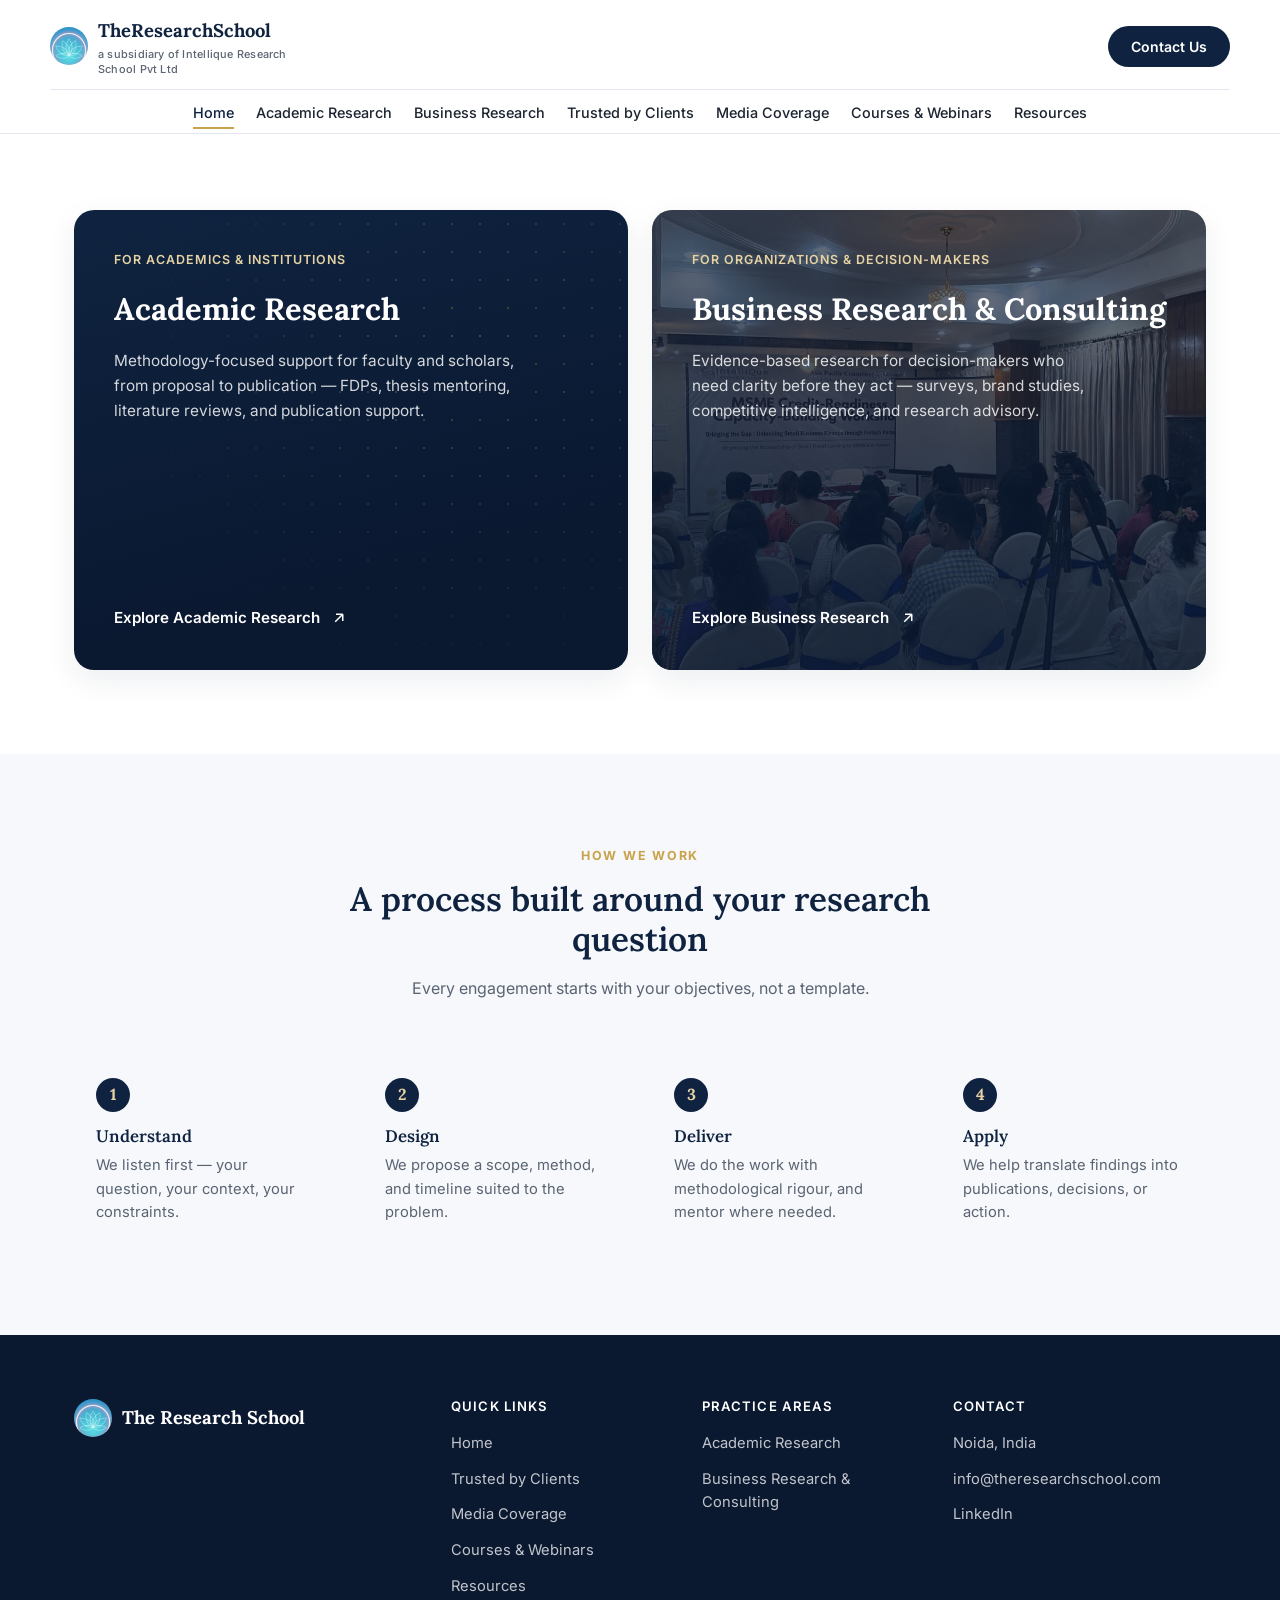
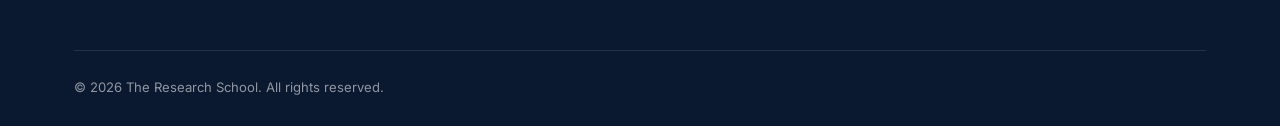
==== commit 20756c7c: "Force browsers to load the updated stylesheet Co-Authored-By: Claude Opus 5.5 <noreply@anthropic.com" ====
--- a/index.html
+++ b/index.html
@@ -8,7 +8,7 @@
 <link rel="preconnect" href="https://fonts.googleapis.com">
 <link rel="preconnect" href="https://fonts.gstatic.com" crossorigin>
 <link href="https://fonts.googleapis.com/css2?family=Inter:wght@400;500;600;700&family=Lora:wght@500;600;700&display=swap" rel="stylesheet">
-<link rel="stylesheet" href="css/style.css">
+<link rel="stylesheet" href="css/style.css?v=202610180534">
 <link rel="icon" type="image/png" href="media/brand/favicon.png">
 </head>
 <body>
@@ -139,6 +139,6 @@
   </div>
 </footer>
 
-<script src="js/main.js"></script>
+<script src="js/main.js?v=202610180534"></script>
 </body>
 </html>
--- a/css/style.css
+++ b/css/style.css
@@ -812,3 +812,28 @@
   .nav-cta .btn { padding-left: 14px; padding-right: 14px; }
   .brand-text .sub { display: none; }
 }
+
+/* ---------- always-visible tabs ----------
+   Wide screens: tabs sit in one row between logo and Contact Us.
+   Laptop/tablet widths (701–1360px): tabs drop to a second row under the logo so they stay visible.
+   Phones (≤700px): tabs collapse into the ☰ menu. */
+@media (min-width: 701px) and (max-width: 1360px) {
+  .site-header .nav { flex-wrap: wrap; row-gap: 0; padding-bottom: 0; }
+  .site-header .nav > nav { order: 3; flex: 0 0 100%; border-top: 1px solid var(--line); margin-top: 12px; }
+  .site-header .nav-links,
+  .site-header .nav-links.open {
+    display: flex; position: static; flex-direction: row; flex-wrap: wrap; justify-content: center;
+    gap: 4px 22px; padding: 10px 0 8px; background: none; border: 0; box-shadow: none;
+  }
+  .site-header .nav-toggle { display: none; }
+}
+@media (max-width: 700px) {
+  .nav-links { display: none; }
+  .nav-toggle { display: flex; }
+  .nav-links.open {
+    display: flex; position: absolute; top: 100%; left: 0; right: 0;
+    background: var(--white); flex-direction: column; padding: 20px 24px 28px; gap: 18px;
+    border-bottom: 1px solid var(--line); box-shadow: var(--shadow);
+  }
+}
+@media (min-width: 701px) and (max-width: 900px) { .site-header .nav-links { gap: 4px 14px; } .site-header .nav-links a { font-size: 0.84rem; } }
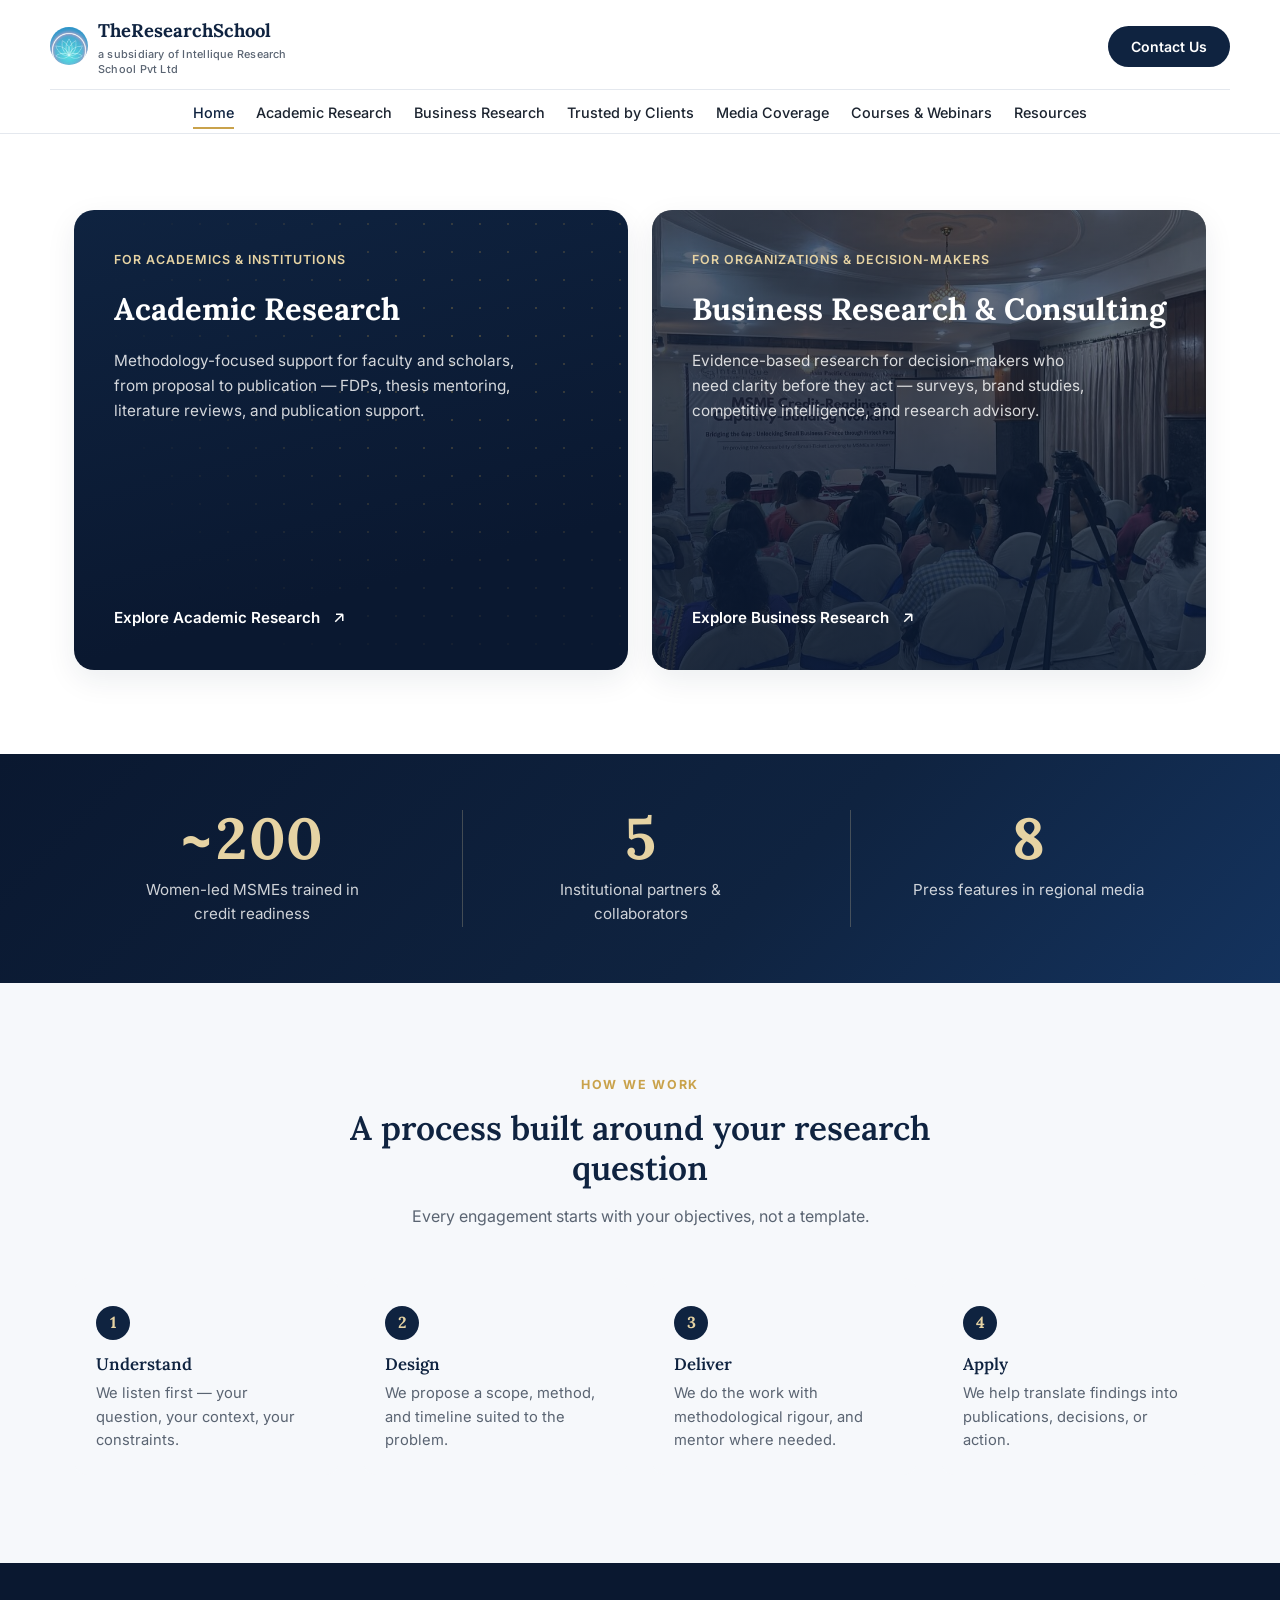
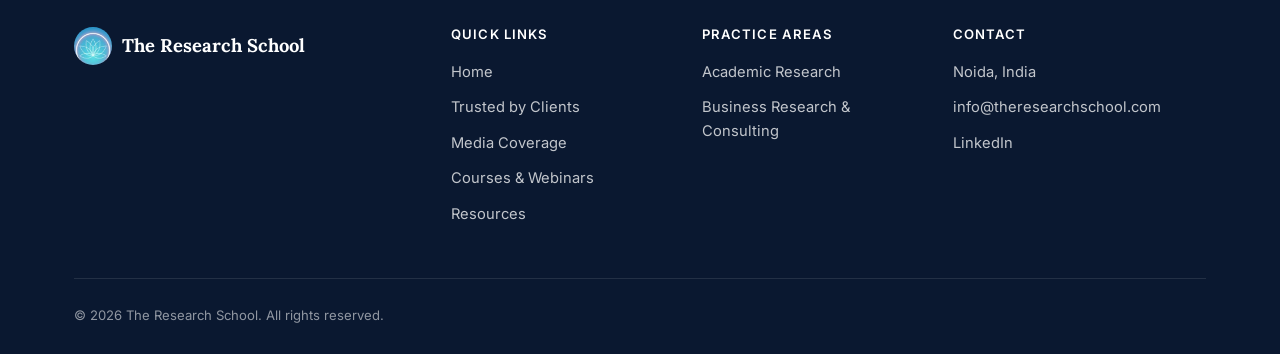
==== commit 6d9b7323: "Homepage: numbers band with figures from the site (~200 MSMEs, 5 partners, 8 press features) Co-Auth" ====
--- a/index.html
+++ b/index.html
@@ -8,7 +8,7 @@
 <link rel="preconnect" href="https://fonts.googleapis.com">
 <link rel="preconnect" href="https://fonts.gstatic.com" crossorigin>
 <link href="https://fonts.googleapis.com/css2?family=Inter:wght@400;500;600;700&family=Lora:wght@500;600;700&display=swap" rel="stylesheet">
-<link rel="stylesheet" href="css/style.css?v=202610180534">
+<link rel="stylesheet" href="css/style.css?v=202610180536">
 <link rel="icon" type="image/png" href="media/brand/favicon.png">
 </head>
 <body>
@@ -66,6 +66,14 @@
         </span>
       </a>
     </div>
+  </div>
+</section>
+
+<section class="stats-band" aria-label="Our work in numbers">
+  <div class="container stats-grid">
+    <div class="stat"><span class="stat-num" data-count="200" data-prefix="~">~200</span><span class="stat-label">Women-led MSMEs trained in credit readiness</span></div>
+    <div class="stat"><span class="stat-num" data-count="5">5</span><span class="stat-label">Institutional partners &amp; collaborators</span></div>
+    <div class="stat"><span class="stat-num" data-count="8">8</span><span class="stat-label">Press features in regional media</span></div>
   </div>
 </section>
 
@@ -139,6 +147,6 @@
   </div>
 </footer>
 
-<script src="js/main.js?v=202610180534"></script>
+<script src="js/main.js?v=202610180536"></script>
 </body>
 </html>
--- a/css/style.css
+++ b/css/style.css
@@ -837,3 +837,12 @@
   }
 }
 @media (min-width: 701px) and (max-width: 900px) { .site-header .nav-links { gap: 4px 14px; } .site-header .nav-links a { font-size: 0.84rem; } }
+
+/* ---------- numbers band ---------- */
+.stats-band { background: linear-gradient(135deg, var(--navy-deep) 0%, var(--navy) 60%, var(--navy-soft) 100%); color: var(--white); padding: 56px 0; }
+.stats-grid { display: grid; grid-template-columns: repeat(3, 1fr); gap: 32px; text-align: center; }
+.stat { display: flex; flex-direction: column; align-items: center; gap: 10px; }
+.stat + .stat { border-left: 1px solid rgba(230, 211, 163, 0.25); }
+.stat-num { font-family: var(--serif); font-weight: 700; font-size: clamp(2.6rem, 5vw, 3.6rem); line-height: 1; color: var(--gold-soft); font-variant-numeric: tabular-nums; }
+.stat-label { font-size: 0.95rem; color: rgba(255,255,255,0.8); max-width: 240px; }
+@media (max-width: 700px) { .stats-grid { grid-template-columns: 1fr; gap: 28px; } .stat + .stat { border-left: 0; border-top: 1px solid rgba(230,211,163,0.25); padding-top: 28px; } }
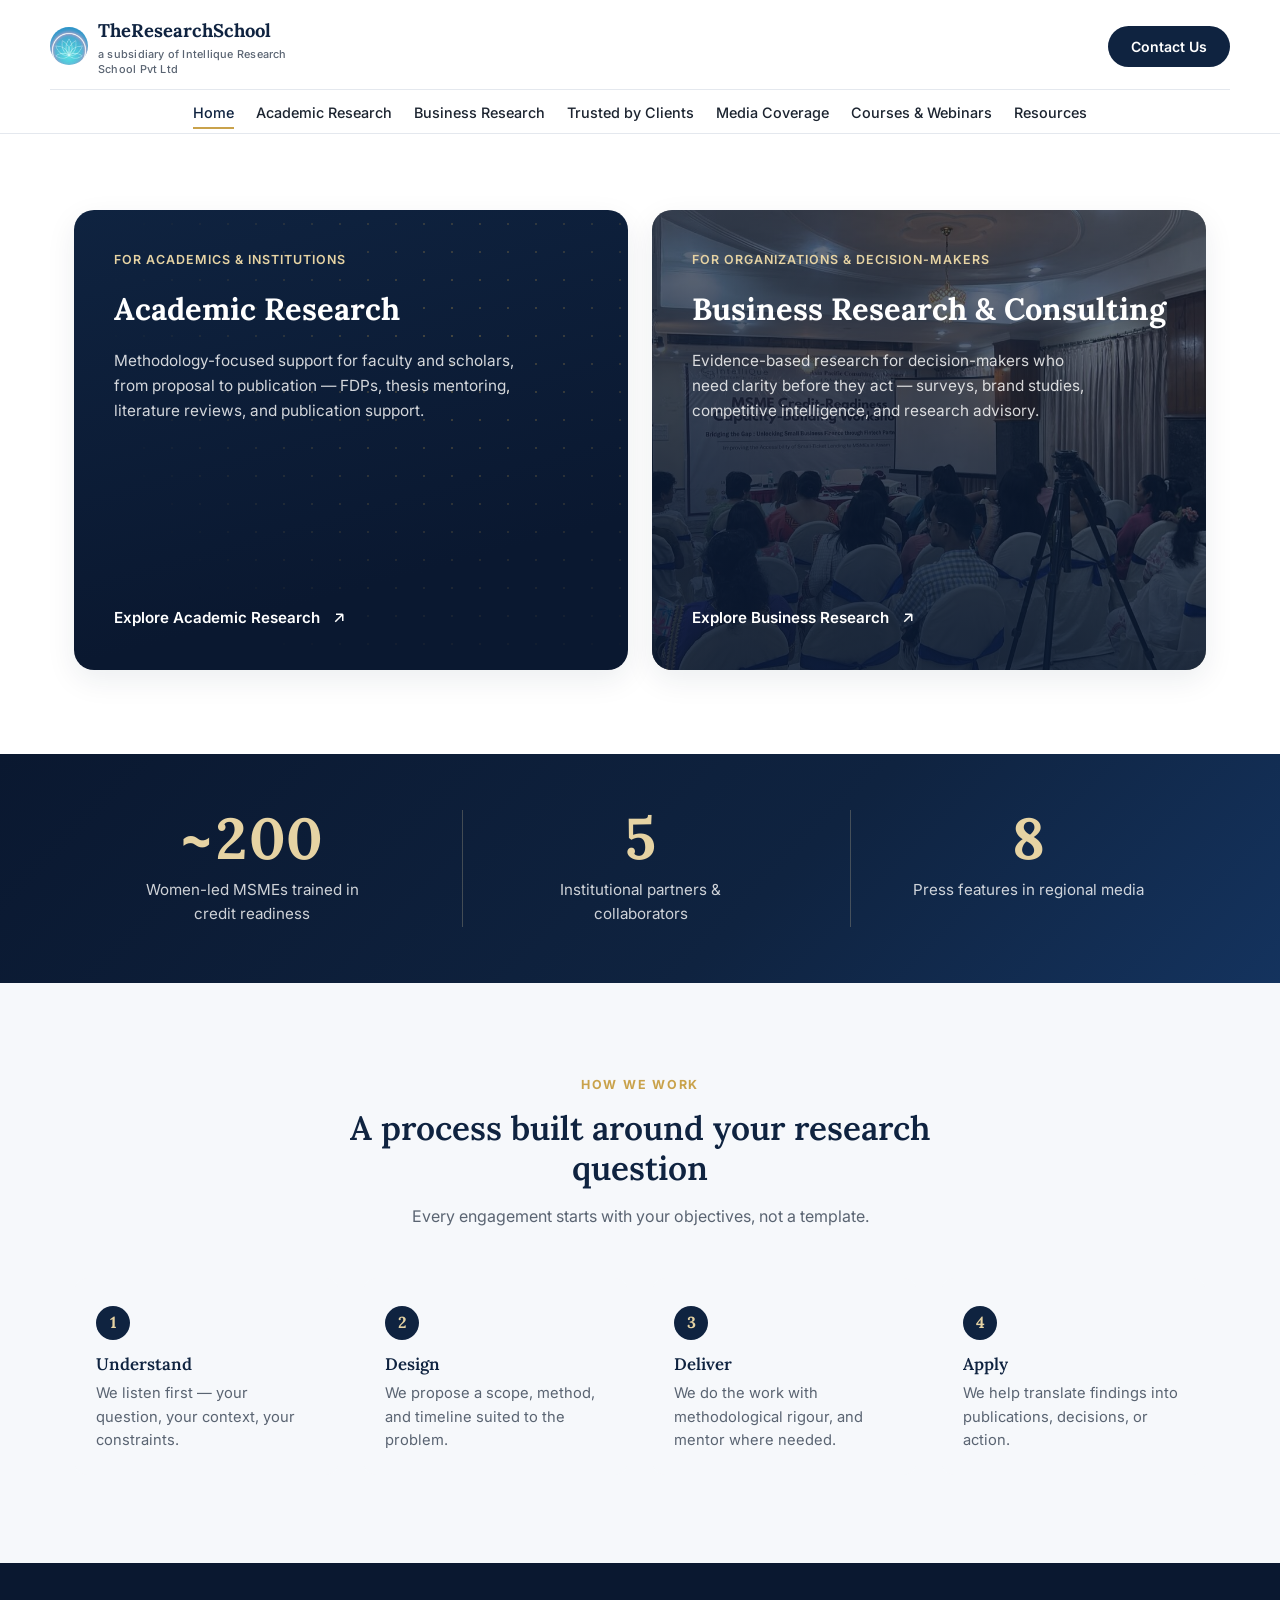
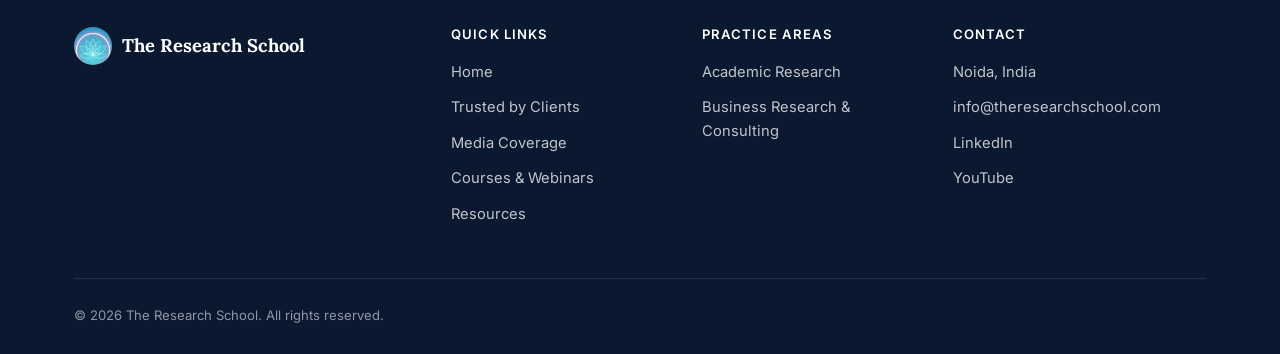
==== commit 41db6b86: "Footer: link The Research School LinkedIn profile and YouTube channel on every page Co-Authored-By: " ====
--- a/index.html
+++ b/index.html
@@ -137,7 +137,8 @@
         <ul>
           <li>Noida, India</li>
           <li><a href="mailto:info@theresearchschool.com">info@theresearchschool.com</a></li>
-          <li><a href="https://www.linkedin.com/company/92536312/" target="_blank" rel="noopener">LinkedIn</a></li>
+          <li><a href="https://www.linkedin.com/in/the-research-school-738761282/" target="_blank" rel="noopener">LinkedIn</a></li>
+          <li><a href="https://www.youtube.com/@TheResearchSchool" target="_blank" rel="noopener">YouTube</a></li>
         </ul>
       </div>
     </div>
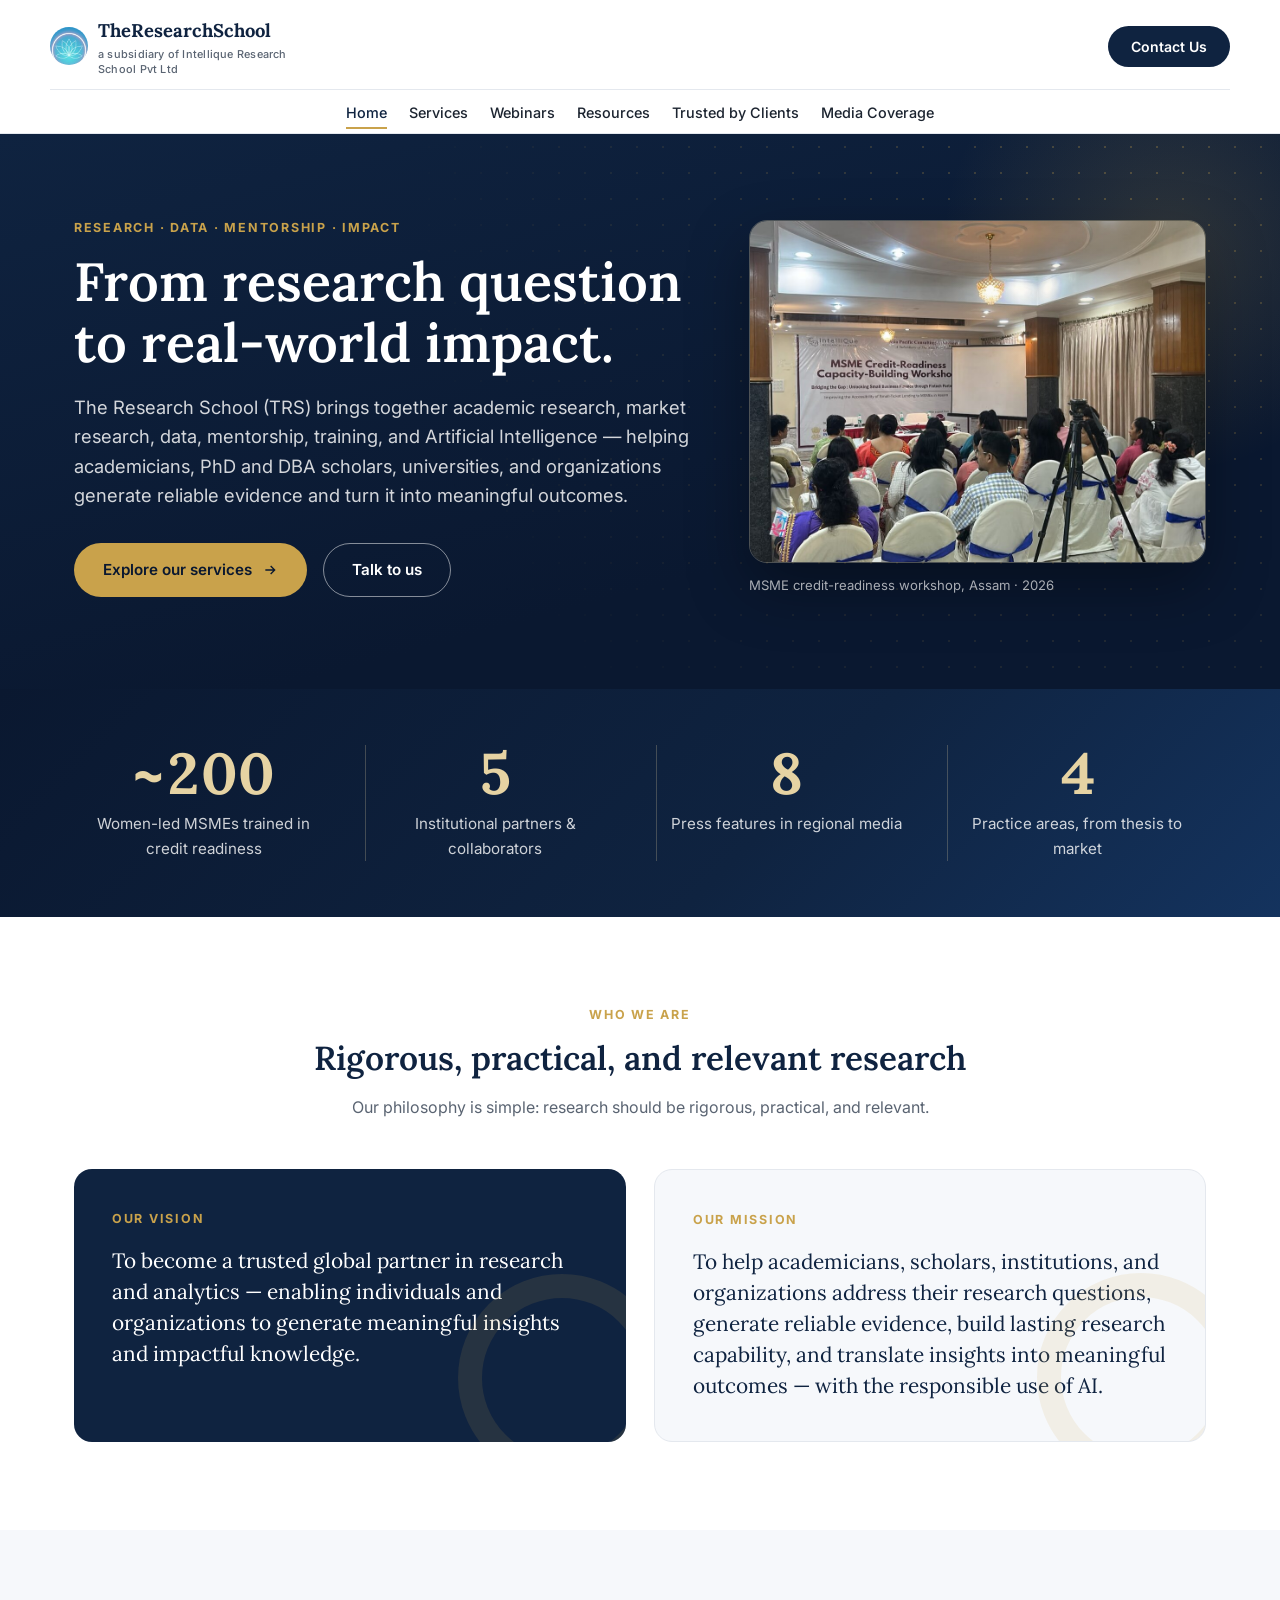
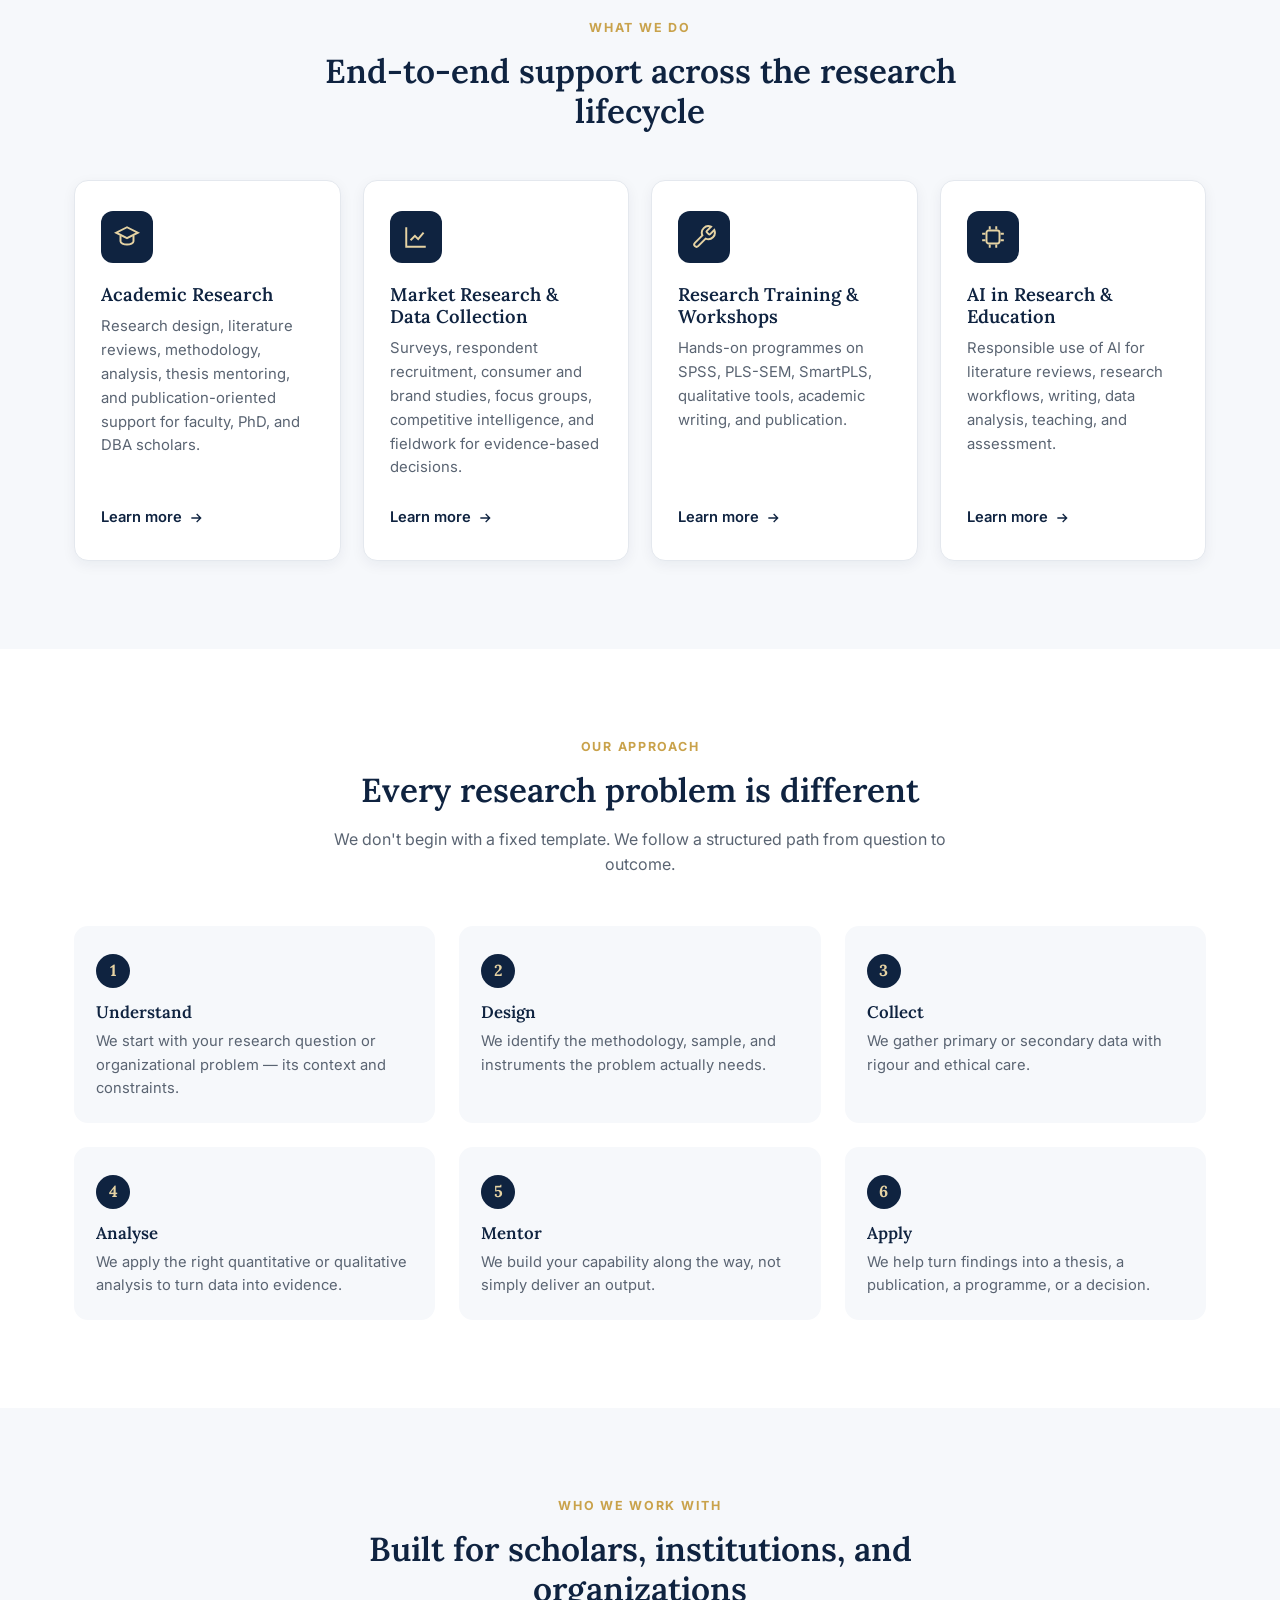
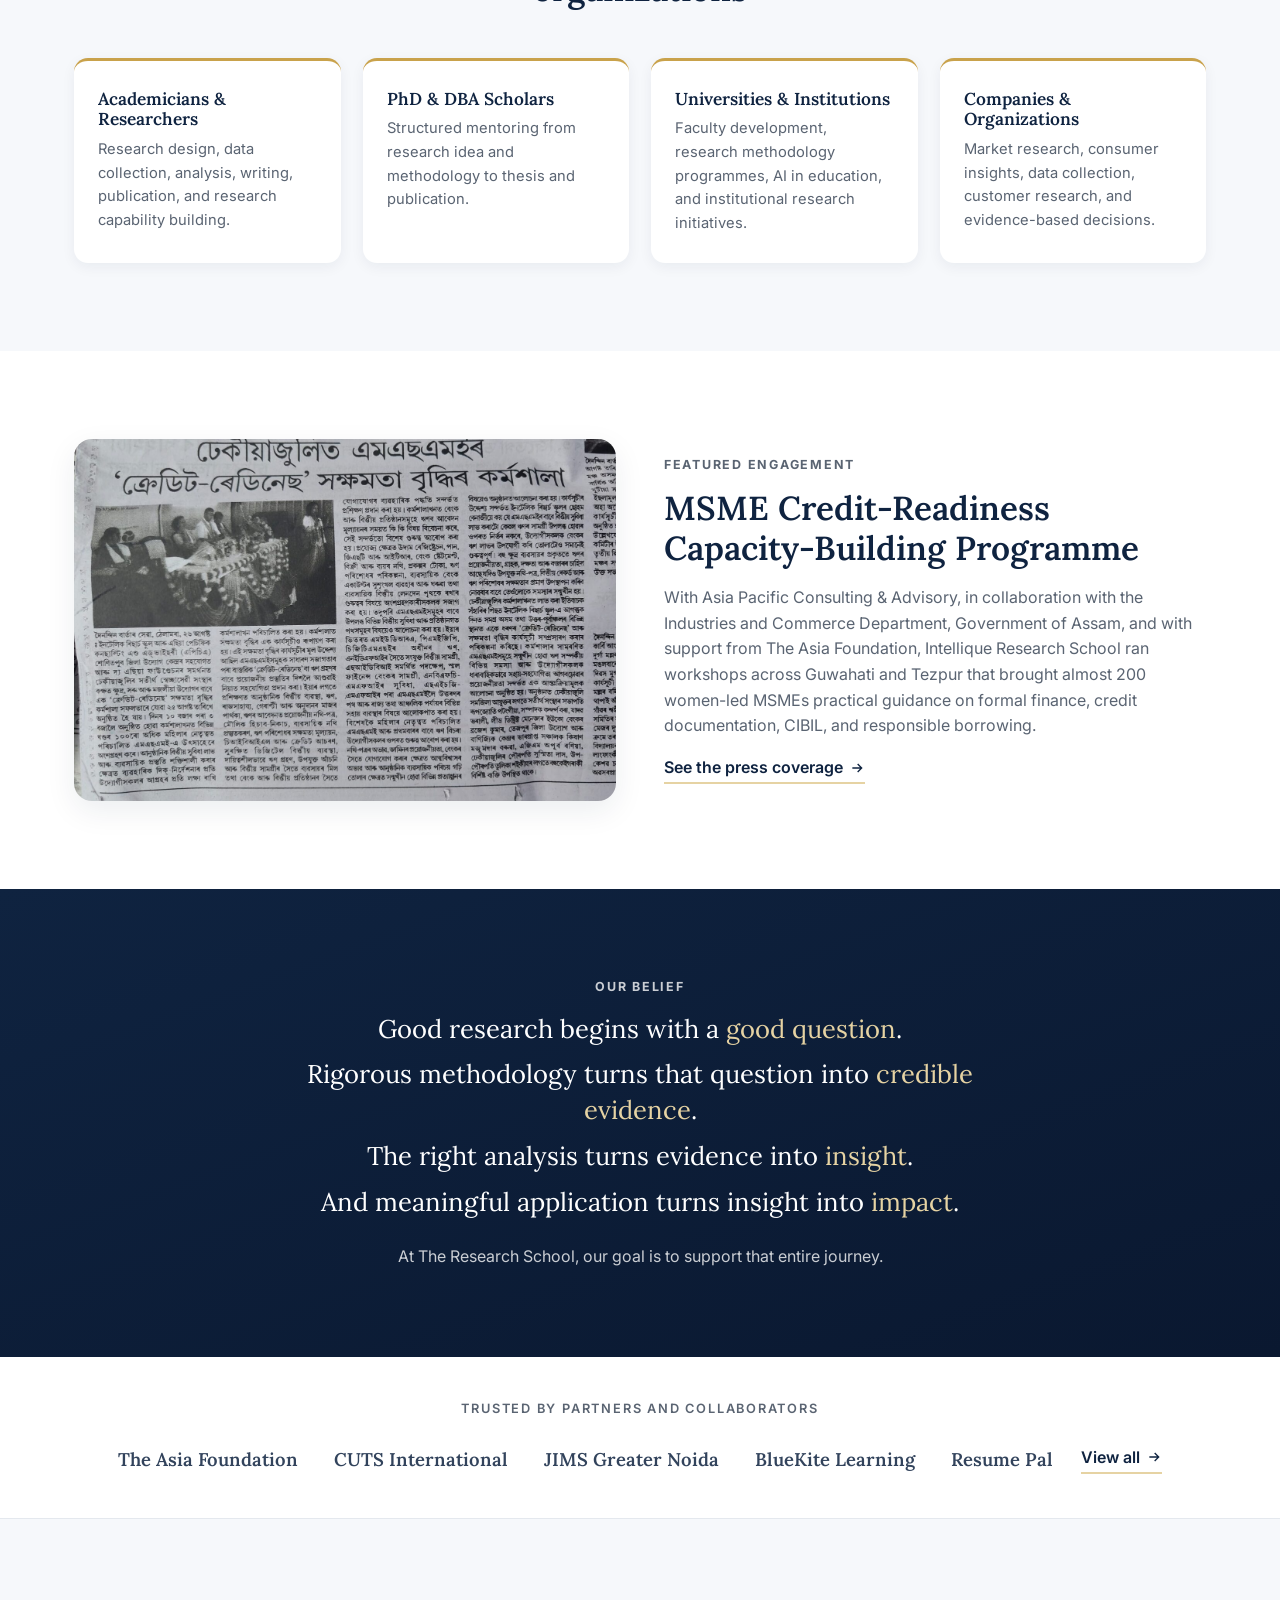
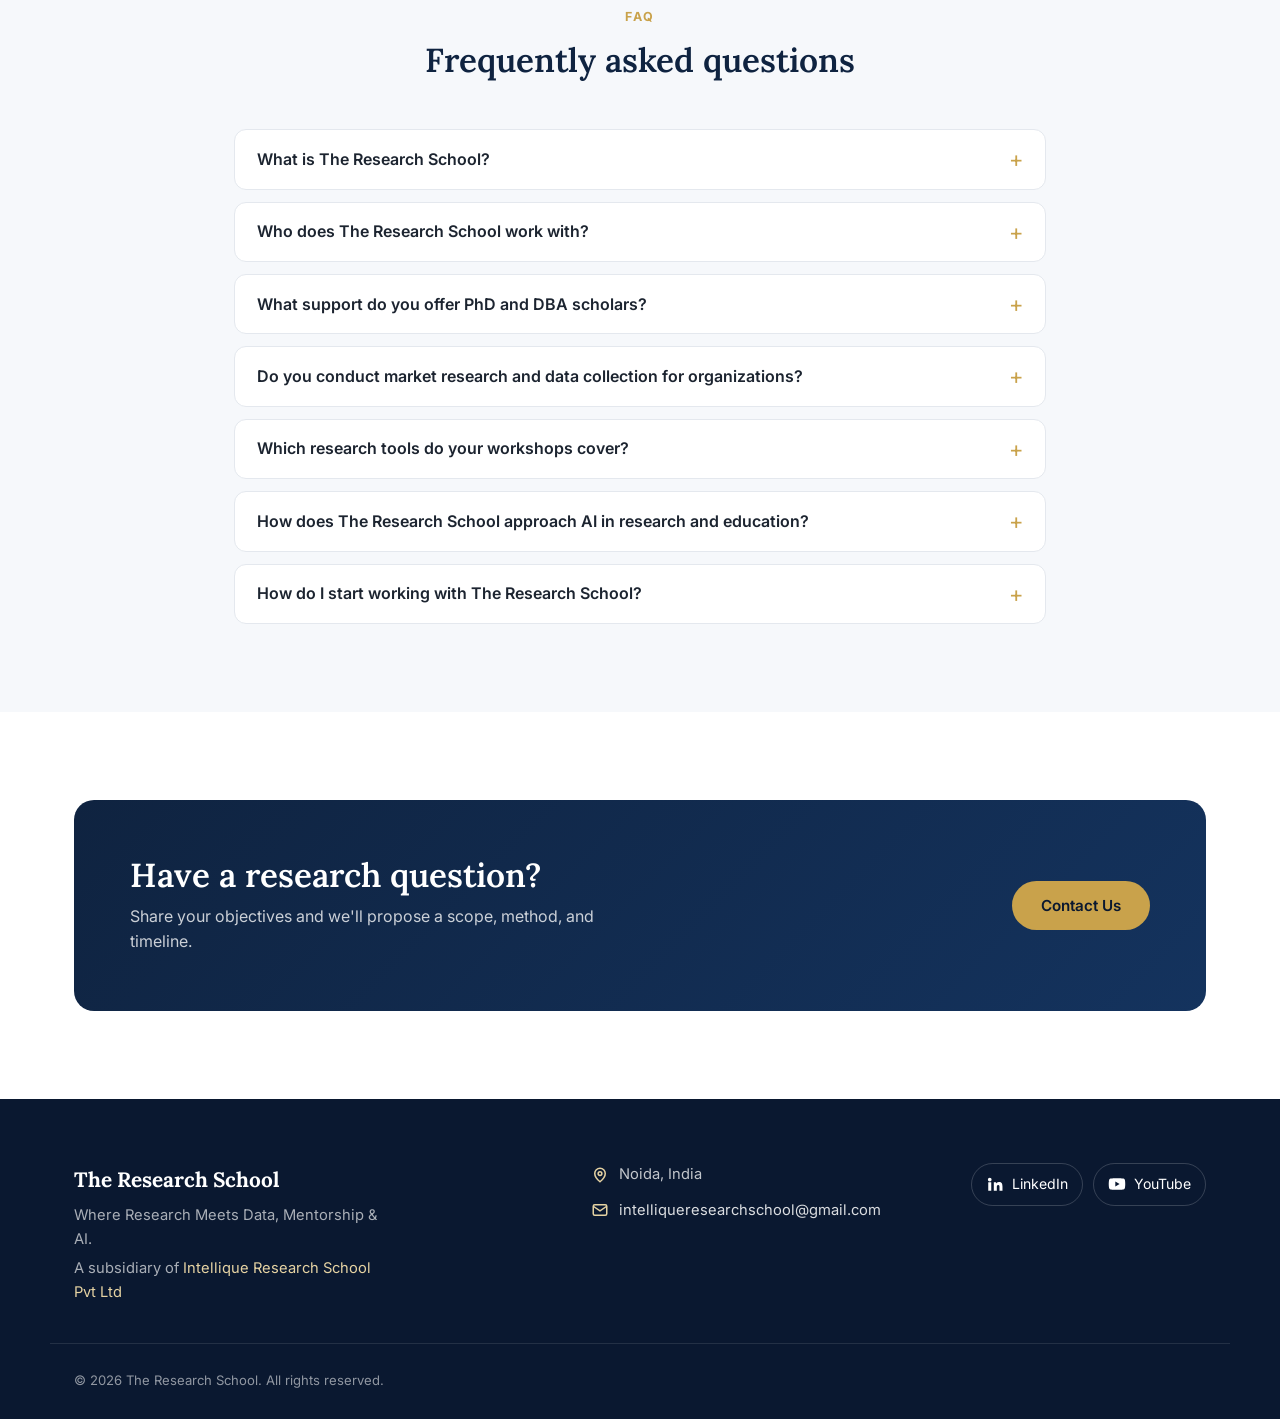
==== commit c147c6ba: "Restructure site: new Home, Services page, Webinars, slim footer, SEO/GEO - Home: hero, impact numbe" ====
--- a/index.html
+++ b/index.html
@@ -1,35 +1,179 @@
 <!DOCTYPE html>
-<html lang="en">
+<html lang="en-IN">
 <head>
 <meta charset="UTF-8">
 <meta name="viewport" content="width=device-width, initial-scale=1.0">
-<title>The Research School — Rigorous Research, Mentored End to End</title>
-<meta name="description" content="The Research School supports academics, institutions, and organizations across the full research lifecycle — from faculty development and thesis mentoring to business research and consulting.">
+<title>The Research School | Research Mentoring, PhD & DBA Support, Market Research & AI in Education</title>
+<meta name="description" content="The Research School (TRS), Noida, India: academic research support, PhD and DBA thesis mentoring, market research and data collection, SPSS and PLS-SEM workshops, and AI in research and education.">
+<meta name="robots" content="index, follow">
+<link rel="canonical" href="https://www.theresearchschool.com/">
+<meta name="theme-color" content="#0f2340">
+<meta property="og:type" content="website">
+<meta property="og:site_name" content="The Research School">
+<meta property="og:locale" content="en_IN">
+<meta property="og:title" content="The Research School | Research Mentoring, PhD & DBA Support, Market Research & AI in Education">
+<meta property="og:description" content="The Research School (TRS), Noida, India: academic research support, PhD and DBA thesis mentoring, market research and data collection, SPSS and PLS-SEM workshops, and AI in research and education.">
+<meta property="og:url" content="https://www.theresearchschool.com/">
+<meta property="og:image" content="https://www.theresearchschool.com/media/brand/og-image.jpg">
+<meta property="og:image:width" content="1200">
+<meta property="og:image:height" content="630">
+<meta name="twitter:card" content="summary_large_image">
+<meta name="twitter:title" content="The Research School | Research Mentoring, PhD & DBA Support, Market Research & AI in Education">
+<meta name="twitter:description" content="The Research School (TRS), Noida, India: academic research support, PhD and DBA thesis mentoring, market research and data collection, SPSS and PLS-SEM workshops, and AI in research and education.">
+<meta name="twitter:image" content="https://www.theresearchschool.com/media/brand/og-image.jpg">
 <link rel="preconnect" href="https://fonts.googleapis.com">
 <link rel="preconnect" href="https://fonts.gstatic.com" crossorigin>
 <link href="https://fonts.googleapis.com/css2?family=Inter:wght@400;500;600;700&family=Lora:wght@500;600;700&display=swap" rel="stylesheet">
-<link rel="stylesheet" href="css/style.css?v=202610180536">
+<link rel="stylesheet" href="css/style.css?v=202610180551">
 <link rel="icon" type="image/png" href="media/brand/favicon.png">
+<link rel="apple-touch-icon" href="media/brand/logo-icon.png">
+<script type="application/ld+json">{
+ "@context": "https://schema.org",
+ "@graph": [
+  {
+   "@type": "EducationalOrganization",
+   "@id": "https://www.theresearchschool.com/#organization",
+   "name": "The Research School",
+   "alternateName": [
+    "TRS",
+    "TheResearchSchool"
+   ],
+   "url": "https://www.theresearchschool.com/",
+   "logo": "https://www.theresearchschool.com/media/brand/logo-icon.png",
+   "image": "https://www.theresearchschool.com/media/brand/og-image.jpg",
+   "slogan": "Where Research Meets Data, Mentorship & AI.",
+   "description": "The Research School (TRS) is a research and knowledge platform that brings together academic research, market research, data, mentorship, training, and Artificial Intelligence for academicians, PhD and DBA scholars, universities, and organizations.",
+   "email": "intelliqueresearchschool@gmail.com",
+   "address": {
+    "@type": "PostalAddress",
+    "addressLocality": "Noida",
+    "addressRegion": "Uttar Pradesh",
+    "addressCountry": "IN"
+   },
+   "areaServed": "IN",
+   "parentOrganization": {
+    "@type": "Organization",
+    "name": "Intellique Research School Private Limited",
+    "url": "https://intelliqueresearchschool.com/"
+   },
+   "sameAs": [
+    "https://www.linkedin.com/in/the-research-school-738761282/",
+    "https://www.youtube.com/@TheResearchSchool"
+   ],
+   "knowsAbout": [
+    "Research methodology",
+    "PhD and DBA thesis mentoring",
+    "Literature reviews",
+    "Academic publishing",
+    "Market research",
+    "Survey design and data collection",
+    "Consumer research",
+    "Brand perception research",
+    "Competitive intelligence",
+    "SPSS",
+    "PLS-SEM",
+    "SmartPLS",
+    "Structural equation modelling",
+    "Qualitative research",
+    "Faculty development programmes",
+    "AI in research",
+    "AI in education"
+   ]
+  },
+  {
+   "@type": "WebSite",
+   "@id": "https://www.theresearchschool.com/#website",
+   "url": "https://www.theresearchschool.com/",
+   "name": "The Research School",
+   "publisher": {
+    "@id": "https://www.theresearchschool.com/#organization"
+   },
+   "inLanguage": "en-IN"
+  },
+  {
+   "@type": "FAQPage",
+   "@id": "https://www.theresearchschool.com/#faq",
+   "mainEntity": [
+    {
+     "@type": "Question",
+     "name": "What is The Research School?",
+     "acceptedAnswer": {
+      "@type": "Answer",
+      "text": "The Research School (TRS) is a research and knowledge platform that brings together academic research, market research, data, mentorship, training, and Artificial Intelligence. It is based in Noida, India, and is a subsidiary of Intellique Research School Pvt Ltd."
+     }
+    },
+    {
+     "@type": "Question",
+     "name": "Who does The Research School work with?",
+     "acceptedAnswer": {
+      "@type": "Answer",
+      "text": "TRS works with academicians and researchers, PhD and DBA scholars, universities and educational institutions, and companies and organizations that need reliable evidence for decision-making."
+     }
+    },
+    {
+     "@type": "Question",
+     "name": "What support do you offer PhD and DBA scholars?",
+     "acceptedAnswer": {
+      "@type": "Answer",
+      "text": "Structured mentoring across the research journey: research problem identification and design, literature reviews and gap identification, research methodology, quantitative and qualitative analysis, data collection, thesis and dissertation mentoring, and publication-oriented research support."
+     }
+    },
+    {
+     "@type": "Question",
+     "name": "Do you conduct market research and data collection for organizations?",
+     "acceptedAnswer": {
+      "@type": "Answer",
+      "text": "Yes. TRS runs primary data collection, survey design and administration, respondent recruitment, consumer and customer experience studies, brand perception research, focus groups and interviews, competitive intelligence, and research fieldwork for companies, institutions, and academicians."
+     }
+    },
+    {
+     "@type": "Question",
+     "name": "Which research tools do your workshops cover?",
+     "acceptedAnswer": {
+      "@type": "Answer",
+      "text": "Workshops and Faculty Development Programmes cover tools and techniques such as SPSS, PLS-SEM and SmartPLS, structural equation modelling, qualitative research tools, literature review tools, data analysis, research design, academic writing, and research publication, with an emphasis on hands-on practice."
+     }
+    },
+    {
+     "@type": "Question",
+     "name": "How does The Research School approach AI in research and education?",
+     "acceptedAnswer": {
+      "@type": "Answer",
+      "text": "TRS helps researchers, faculty, and institutions use AI responsibly for literature reviews, research workflows, academic writing, data analysis, teaching, and assessment. AI should augment human expertise, critical thinking, and academic judgement rather than replace them."
+     }
+    },
+    {
+     "@type": "Question",
+     "name": "How do I start working with The Research School?",
+     "acceptedAnswer": {
+      "@type": "Answer",
+      "text": "Use the Contact Us form on this website or email intelliqueresearchschool@gmail.com. Every engagement begins by understanding your research question or business problem; we then propose a scope, method, and timeline."
+     }
+    }
+   ]
+  }
+ ]
+}</script>
 </head>
 <body>
+<a class="skip-link" href="#main">Skip to content</a>
 
 <header class="site-header">
   <div class="container nav">
-    <a href="index.html" class="brand">
-      <img src="media/brand/logo-icon.png" alt="The Research School logo" class="brand-mark">
+    <a href="index.html" class="brand" aria-label="The Research School — home">
+      <img src="media/brand/logo-icon.png" alt="" class="brand-mark" width="40" height="40">
       <span class="brand-text">TheResearchSchool
         <span class="sub">a subsidiary of Intellique Research School Pvt Ltd</span>
       </span>
     </a>
-    <nav>
+    <nav aria-label="Main">
       <ul class="nav-links">
-        <li><a href="index.html" class="active">Home</a></li>
-        <li><a href="academic-research.html">Academic Research</a></li>
-        <li><a href="business-research.html">Business Research</a></li>
+        <li><a href="index.html" class="active" aria-current="page">Home</a></li>
+        <li><a href="services.html">Services</a></li>
+        <li><a href="webinars.html">Webinars</a></li>
+        <li><a href="resources.html">Resources</a></li>
         <li><a href="trusted-by-clients.html">Trusted by Clients</a></li>
         <li><a href="media-coverage.html">Media Coverage</a></li>
-        <li><a href="webinars.html">Courses &amp; Webinars</a></li>
-        <li><a href="resources.html">Resources</a></li>
       </ul>
     </nav>
     <div class="nav-cta">
@@ -39,115 +183,216 @@
   </div>
 </header>
 
-<section class="split-fork">
-  <div class="container">
-    <div class="split-grid">
-      <a href="academic-research.html" class="split-panel split-panel-academic">
-        <span class="split-panel-pattern" aria-hidden="true"></span>
-        <span class="split-panel-content">
-          <span class="split-panel-kicker">For Academics &amp; Institutions</span>
-          <span class="split-panel-title">Academic Research</span>
-          <span class="split-panel-desc">Methodology-focused support for faculty and scholars, from proposal to publication — FDPs, thesis mentoring, literature reviews, and publication support.</span>
-          <span class="split-panel-cta">Explore Academic Research
-            <svg width="18" height="18" viewBox="0 0 24 24" fill="none" stroke="currentColor" stroke-width="2"><path d="M7 17 17 7M17 7H8M17 7v9"/></svg>
-          </span>
-        </span>
+<main id="main">
+<section class="hero home-hero">
+  <div class="container home-hero-grid">
+    <div class="hero-inner">
+      <p class="eyebrow">Research · Data · Mentorship · Impact</p>
+      <h1>From research question to real-world impact.</h1>
+      <p class="lead">The Research School (TRS) brings together academic research, market research, data, mentorship, training, and Artificial Intelligence — helping academicians, PhD and DBA scholars, universities, and organizations generate reliable evidence and turn it into meaningful outcomes.</p>
+      <div class="hero-actions">
+        <a href="services.html" class="btn btn-primary">Explore our services <svg width="16" height="16" viewBox="0 0 24 24" fill="none" stroke="currentColor" stroke-width="2" aria-hidden="true"><path d="M5 12h14M13 6l6 6-6 6"/></svg></a>
+        <button type="button" class="btn btn-outline" data-open-contact>Talk to us</button>
+      </div>
+    </div>
+    <figure class="home-hero-photo">
+      <img src="media/msme-credit-readiness/msme-workshop-photo-01.jpg" alt="MSME Credit-Readiness Capacity-Building Workshop session in Assam" width="1400" height="788" fetchpriority="high">
+      <figcaption>MSME credit-readiness workshop, Assam · 2026</figcaption>
+    </figure>
+  </div>
+</section>
+
+<section class="stats-band" aria-labelledby="impact-h">
+  <div class="container">
+    <h2 id="impact-h" class="visually-hidden">Our impact in numbers</h2>
+    <div class="stats-grid stats-grid-4">
+      <div class="stat"><span class="stat-num" data-count="200" data-prefix="~">~200</span><span class="stat-label">Women-led MSMEs trained in credit readiness</span></div>
+      <div class="stat"><span class="stat-num" data-count="5">5</span><span class="stat-label">Institutional partners &amp; collaborators</span></div>
+      <div class="stat"><span class="stat-num" data-count="8">8</span><span class="stat-label">Press features in regional media</span></div>
+      <div class="stat"><span class="stat-num" data-count="4">4</span><span class="stat-label">Practice areas, from thesis to market</span></div>
+    </div>
+  </div>
+</section>
+
+<section class="section" aria-labelledby="vm-h">
+  <div class="container">
+    <div class="section-head center">
+      <p class="eyebrow">Who we are</p>
+      <h2 id="vm-h">Rigorous, practical, and relevant research</h2>
+      <p>Our philosophy is simple: research should be rigorous, practical, and relevant.</p>
+    </div>
+    <div class="vm-grid">
+      <article class="vm-card vm-vision">
+        <p class="vm-label">Our Vision</p>
+        <p class="vm-text">To become a trusted global partner in research and analytics — enabling individuals and organizations to generate meaningful insights and impactful knowledge.</p>
+      </article>
+      <article class="vm-card vm-mission">
+        <p class="vm-label">Our Mission</p>
+        <p class="vm-text">To help academicians, scholars, institutions, and organizations address their research questions, generate reliable evidence, build lasting research capability, and translate insights into meaningful outcomes — with the responsible use of AI.</p>
+      </article>
+    </div>
+  </div>
+</section>
+
+<section class="section section-alt" aria-labelledby="what-h">
+  <div class="container">
+    <div class="section-head center">
+      <p class="eyebrow">What we do</p>
+      <h2 id="what-h">End-to-end support across the research lifecycle</h2>
+    </div>
+    <div class="what-grid">
+      <a class="what-card" href="services.html#academic">
+        <span class="what-icon"><svg width="26" height="26" viewBox="0 0 24 24" fill="none" stroke="currentColor" stroke-width="1.8" aria-hidden="true"><path d="M12 3 2 8l10 5 10-5-10-5Z"/><path d="M6 10.5V16c0 1.5 2.7 3 6 3s6-1.5 6-3v-5.5"/></svg></span>
+        <h3>Academic Research</h3>
+        <p>Research design, literature reviews, methodology, analysis, thesis mentoring, and publication-oriented support for faculty, PhD, and DBA scholars.</p>
+        <span class="what-go">Learn more <svg width="16" height="16" viewBox="0 0 24 24" fill="none" stroke="currentColor" stroke-width="2" aria-hidden="true"><path d="M5 12h14M13 6l6 6-6 6"/></svg></span>
       </a>
-      <a href="business-research.html" class="split-panel split-panel-business">
-        <img src="media/msme-credit-readiness/msme-workshop-photo-01.jpg" alt="" class="split-panel-bg" loading="lazy">
-        <span class="split-panel-overlay" aria-hidden="true"></span>
-        <span class="split-panel-content">
-          <span class="split-panel-kicker">For Organizations &amp; Decision-Makers</span>
-          <span class="split-panel-title">Business Research &amp; Consulting</span>
-          <span class="split-panel-desc">Evidence-based research for decision-makers who need clarity before they act — surveys, brand studies, competitive intelligence, and research advisory.</span>
-          <span class="split-panel-cta">Explore Business Research
-            <svg width="18" height="18" viewBox="0 0 24 24" fill="none" stroke="currentColor" stroke-width="2"><path d="M7 17 17 7M17 7H8M17 7v9"/></svg>
-          </span>
-        </span>
+      <a class="what-card" href="services.html#market">
+        <span class="what-icon"><svg width="26" height="26" viewBox="0 0 24 24" fill="none" stroke="currentColor" stroke-width="1.8" aria-hidden="true"><path d="M3 3v18h18"/><path d="m7 15 4-4 3 3 5-6"/></svg></span>
+        <h3>Market Research &amp; Data Collection</h3>
+        <p>Surveys, respondent recruitment, consumer and brand studies, focus groups, competitive intelligence, and fieldwork for evidence-based decisions.</p>
+        <span class="what-go">Learn more <svg width="16" height="16" viewBox="0 0 24 24" fill="none" stroke="currentColor" stroke-width="2" aria-hidden="true"><path d="M5 12h14M13 6l6 6-6 6"/></svg></span>
       </a>
-    </div>
-  </div>
-</section>
-
-<section class="stats-band" aria-label="Our work in numbers">
-  <div class="container stats-grid">
-    <div class="stat"><span class="stat-num" data-count="200" data-prefix="~">~200</span><span class="stat-label">Women-led MSMEs trained in credit readiness</span></div>
-    <div class="stat"><span class="stat-num" data-count="5">5</span><span class="stat-label">Institutional partners &amp; collaborators</span></div>
-    <div class="stat"><span class="stat-num" data-count="8">8</span><span class="stat-label">Press features in regional media</span></div>
-  </div>
-</section>
-
-<section class="section section-alt">
-  <div class="container">
-    <div class="section-head center">
-      <span class="eyebrow">How We Work</span>
-      <h2>A process built around your research question</h2>
-      <p>Every engagement starts with your objectives, not a template.</p>
-    </div>
-    <div class="steps">
-      <div class="step">
-        <h3>Understand</h3>
-        <p>We listen first — your question, your context, your constraints.</p>
+      <a class="what-card" href="services.html#training">
+        <span class="what-icon"><svg width="26" height="26" viewBox="0 0 24 24" fill="none" stroke="currentColor" stroke-width="1.8" aria-hidden="true"><path d="M14.7 6.3a1 1 0 0 0 0 1.4l1.6 1.6a1 1 0 0 0 1.4 0l3.77-3.77a6 6 0 0 1-7.94 7.94l-6.91 6.91a2.12 2.12 0 0 1-3-3l6.91-6.91a6 6 0 0 1 7.94-7.94Z"/></svg></span>
+        <h3>Research Training &amp; Workshops</h3>
+        <p>Hands-on programmes on SPSS, PLS-SEM, SmartPLS, qualitative tools, academic writing, and publication.</p>
+        <span class="what-go">Learn more <svg width="16" height="16" viewBox="0 0 24 24" fill="none" stroke="currentColor" stroke-width="2" aria-hidden="true"><path d="M5 12h14M13 6l6 6-6 6"/></svg></span>
+      </a>
+      <a class="what-card" href="services.html#ai">
+        <span class="what-icon"><svg width="26" height="26" viewBox="0 0 24 24" fill="none" stroke="currentColor" stroke-width="1.8" aria-hidden="true"><rect x="6" y="6" width="12" height="12" rx="2"/><path d="M9 2v3M15 2v3M9 19v3M15 19v3M2 9h3M2 15h3M19 9h3M19 15h3"/></svg></span>
+        <h3>AI in Research &amp; Education</h3>
+        <p>Responsible use of AI for literature reviews, research workflows, writing, data analysis, teaching, and assessment.</p>
+        <span class="what-go">Learn more <svg width="16" height="16" viewBox="0 0 24 24" fill="none" stroke="currentColor" stroke-width="2" aria-hidden="true"><path d="M5 12h14M13 6l6 6-6 6"/></svg></span>
+      </a>
+    </div>
+  </div>
+</section>
+
+<section class="section" aria-labelledby="approach-h">
+  <div class="container">
+    <div class="section-head center">
+      <p class="eyebrow">Our approach</p>
+      <h2 id="approach-h">Every research problem is different</h2>
+      <p>We don't begin with a fixed template. We follow a structured path from question to outcome.</p>
+    </div>
+    <ol class="steps steps-6">
+      <li class="step"><h3>Understand</h3><p>We start with your research question or organizational problem — its context and constraints.</p></li>
+      <li class="step"><h3>Design</h3><p>We identify the methodology, sample, and instruments the problem actually needs.</p></li>
+      <li class="step"><h3>Collect</h3><p>We gather primary or secondary data with rigour and ethical care.</p></li>
+      <li class="step"><h3>Analyse</h3><p>We apply the right quantitative or qualitative analysis to turn data into evidence.</p></li>
+      <li class="step"><h3>Mentor</h3><p>We build your capability along the way, not simply deliver an output.</p></li>
+      <li class="step"><h3>Apply</h3><p>We help turn findings into a thesis, a publication, a programme, or a decision.</p></li>
+    </ol>
+  </div>
+</section>
+
+<section class="section section-alt" aria-labelledby="who-h">
+  <div class="container">
+    <div class="section-head center">
+      <p class="eyebrow">Who we work with</p>
+      <h2 id="who-h">Built for scholars, institutions, and organizations</h2>
+    </div>
+    <div class="who-grid">
+      <div class="who-card"><h3>Academicians &amp; Researchers</h3><p>Research design, data collection, analysis, writing, publication, and research capability building.</p></div>
+      <div class="who-card"><h3>PhD &amp; DBA Scholars</h3><p>Structured mentoring from research idea and methodology to thesis and publication.</p></div>
+      <div class="who-card"><h3>Universities &amp; Institutions</h3><p>Faculty development, research methodology programmes, AI in education, and institutional research initiatives.</p></div>
+      <div class="who-card"><h3>Companies &amp; Organizations</h3><p>Market research, consumer insights, data collection, customer research, and evidence-based decisions.</p></div>
+    </div>
+  </div>
+</section>
+
+<section class="section" aria-labelledby="featured-h">
+  <div class="container featured">
+    <img src="media/msme-credit-readiness/msme-workshop-photo-02.jpg" alt="Assamese newspaper coverage of the MSME credit-readiness workshop" width="1400" height="1075" loading="lazy">
+    <div>
+      <p class="eyebrow">Featured engagement</p>
+      <h2 id="featured-h">MSME Credit-Readiness Capacity-Building Programme</h2>
+      <p>With Asia Pacific Consulting &amp; Advisory, in collaboration with the Industries and Commerce Department, Government of Assam, and with support from The Asia Foundation, Intellique Research School ran workshops across Guwahati and Tezpur that brought almost 200 women-led MSMEs practical guidance on formal finance, credit documentation, CIBIL, and responsible borrowing.</p>
+      <a href="media-coverage.html" class="text-link">See the press coverage <svg width="16" height="16" viewBox="0 0 24 24" fill="none" stroke="currentColor" stroke-width="2" aria-hidden="true"><path d="M5 12h14M13 6l6 6-6 6"/></svg></a>
+    </div>
+  </div>
+</section>
+
+<section class="section section-navy belief" aria-labelledby="belief-h">
+  <div class="container">
+    <p class="eyebrow">Our belief</p>
+    <h2 id="belief-h" class="visually-hidden">Our belief</h2>
+    <ol class="belief-list">
+      <li>Good research begins with a <em>good question</em>.</li>
+      <li>Rigorous methodology turns that question into <em>credible evidence</em>.</li>
+      <li>The right analysis turns evidence into <em>insight</em>.</li>
+      <li>And meaningful application turns insight into <em>impact</em>.</li>
+    </ol>
+    <p class="belief-close">At The Research School, our goal is to support that entire journey.</p>
+  </div>
+</section>
+
+<section class="partners-strip" aria-labelledby="partners-h">
+  <div class="container">
+    <h2 id="partners-h">Trusted by partners and collaborators</h2>
+    <ul>
+        <li>The Asia Foundation</li>
+        <li>CUTS International</li>
+        <li>JIMS Greater Noida</li>
+        <li>BlueKite Learning</li>
+        <li>Resume Pal</li>
+    </ul>
+    <a href="trusted-by-clients.html" class="text-link">View all <svg width="16" height="16" viewBox="0 0 24 24" fill="none" stroke="currentColor" stroke-width="2" aria-hidden="true"><path d="M5 12h14M13 6l6 6-6 6"/></svg></a>
+  </div>
+</section>
+
+<section class="section section-alt" aria-labelledby="faq-h">
+  <div class="container faq-wrap">
+    <div class="section-head center">
+      <p class="eyebrow">FAQ</p>
+      <h2 id="faq-h">Frequently asked questions</h2>
+    </div>
+    <div class="faq-list">
+      <details class="faq-item"><summary><h3>What is The Research School?</h3></summary><p>The Research School (TRS) is a research and knowledge platform that brings together academic research, market research, data, mentorship, training, and Artificial Intelligence. It is based in Noida, India, and is a subsidiary of Intellique Research School Pvt Ltd.</p></details>
+      <details class="faq-item"><summary><h3>Who does The Research School work with?</h3></summary><p>TRS works with academicians and researchers, PhD and DBA scholars, universities and educational institutions, and companies and organizations that need reliable evidence for decision-making.</p></details>
+      <details class="faq-item"><summary><h3>What support do you offer PhD and DBA scholars?</h3></summary><p>Structured mentoring across the research journey: research problem identification and design, literature reviews and gap identification, research methodology, quantitative and qualitative analysis, data collection, thesis and dissertation mentoring, and publication-oriented research support.</p></details>
+      <details class="faq-item"><summary><h3>Do you conduct market research and data collection for organizations?</h3></summary><p>Yes. TRS runs primary data collection, survey design and administration, respondent recruitment, consumer and customer experience studies, brand perception research, focus groups and interviews, competitive intelligence, and research fieldwork for companies, institutions, and academicians.</p></details>
+      <details class="faq-item"><summary><h3>Which research tools do your workshops cover?</h3></summary><p>Workshops and Faculty Development Programmes cover tools and techniques such as SPSS, PLS-SEM and SmartPLS, structural equation modelling, qualitative research tools, literature review tools, data analysis, research design, academic writing, and research publication, with an emphasis on hands-on practice.</p></details>
+      <details class="faq-item"><summary><h3>How does The Research School approach AI in research and education?</h3></summary><p>TRS helps researchers, faculty, and institutions use AI responsibly for literature reviews, research workflows, academic writing, data analysis, teaching, and assessment. AI should augment human expertise, critical thinking, and academic judgement rather than replace them.</p></details>
+      <details class="faq-item"><summary><h3>How do I start working with The Research School?</h3></summary><p>Use the Contact Us form on this website or email intelliqueresearchschool@gmail.com. Every engagement begins by understanding your research question or business problem; we then propose a scope, method, and timeline.</p></details>
+    </div>
+  </div>
+</section>
+
+<section class="section">
+  <div class="container">
+    <div class="cta-band">
+      <div>
+        <h2>Have a research question?</h2>
+        <p>Share your objectives and we'll propose a scope, method, and timeline.</p>
       </div>
-      <div class="step">
-        <h3>Design</h3>
-        <p>We propose a scope, method, and timeline suited to the problem.</p>
-      </div>
-      <div class="step">
-        <h3>Deliver</h3>
-        <p>We do the work with methodological rigour, and mentor where needed.</p>
-      </div>
-      <div class="step">
-        <h3>Apply</h3>
-        <p>We help translate findings into publications, decisions, or action.</p>
-      </div>
-    </div>
-  </div>
-</section>
-
+      <button type="button" class="btn btn-primary" data-open-contact>Contact Us</button>
+    </div>
+  </div>
+</section>
+</main>
 
 <footer class="site-footer">
-  <div class="container">
-    <div class="footer-grid">
-      <div class="footer-brand">
-        <a href="index.html" class="brand" style="color:#fff;margin-bottom:14px;display:flex;">
-          <img src="media/brand/logo-icon.png" alt="The Research School logo" class="brand-mark">
-          <span class="brand-text">The Research School</span>
-        </a>
-      </div>
-      <div>
-        <h4>Quick Links</h4>
-        <ul>
-          <li><a href="index.html">Home</a></li>
-          <li><a href="trusted-by-clients.html">Trusted by Clients</a></li>
-          <li><a href="media-coverage.html">Media Coverage</a></li>
-          <li><a href="webinars.html">Courses &amp; Webinars</a></li>
-          <li><a href="resources.html">Resources</a></li>
-        </ul>
-      </div>
-      <div>
-        <h4>Practice Areas</h4>
-        <ul>
-          <li><a href="academic-research.html">Academic Research</a></li>
-          <li><a href="business-research.html">Business Research &amp; Consulting</a></li>
-        </ul>
-      </div>
-      <div>
-        <h4>Contact</h4>
-        <ul>
-          <li>Noida, India</li>
-          <li><a href="mailto:info@theresearchschool.com">info@theresearchschool.com</a></li>
-          <li><a href="https://www.linkedin.com/in/the-research-school-738761282/" target="_blank" rel="noopener">LinkedIn</a></li>
-          <li><a href="https://www.youtube.com/@TheResearchSchool" target="_blank" rel="noopener">YouTube</a></li>
-        </ul>
-      </div>
-    </div>
-    <div class="footer-bottom">
-      <span>© <span id="year"></span> The Research School. All rights reserved.</span>
-    </div>
+  <div class="container footer-slim">
+    <div class="footer-brand">
+      <p class="footer-name">The Research School</p>
+      <p>Where Research Meets Data, Mentorship &amp; AI.</p>
+      <p class="footer-parent">A subsidiary of <a href="https://intelliqueresearchschool.com/" target="_blank" rel="noopener">Intellique Research School Pvt Ltd</a></p>
+    </div>
+    <ul class="footer-contact">
+      <li><svg width="18" height="18" viewBox="0 0 24 24" fill="none" stroke="currentColor" stroke-width="2" aria-hidden="true"><path d="M12 21s-7-5.6-7-11a7 7 0 0 1 14 0c0 5.4-7 11-7 11Z"/><circle cx="12" cy="10" r="2.5"/></svg><span>Noida, India</span></li>
+      <li><svg width="18" height="18" viewBox="0 0 24 24" fill="none" stroke="currentColor" stroke-width="2" aria-hidden="true"><rect x="3" y="5" width="18" height="14" rx="2"/><path d="m3 7 9 6 9-6"/></svg><a href="mailto:intelliqueresearchschool@gmail.com">intelliqueresearchschool@gmail.com</a></li>
+    </ul>
+    <div class="footer-social">
+      <a href="https://www.linkedin.com/in/the-research-school-738761282/" target="_blank" rel="noopener" aria-label="The Research School on LinkedIn"><svg width="18" height="18" viewBox="0 0 24 24" fill="currentColor" aria-hidden="true"><path d="M4.98 3.5a2.5 2.5 0 1 1 0 5 2.5 2.5 0 0 1 0-5ZM3 9.75h4V21H3V9.75Zm6.5 0h3.83v1.54h.05c.53-1 1.84-2.06 3.79-2.06 4.05 0 4.8 2.67 4.8 6.13V21h-4v-4.95c0-1.18-.02-2.7-1.65-2.7-1.65 0-1.9 1.29-1.9 2.62V21h-4V9.75Z"/></svg><span>LinkedIn</span></a>
+      <a href="https://www.youtube.com/@TheResearchSchool" target="_blank" rel="noopener" aria-label="The Research School on YouTube"><svg width="18" height="18" viewBox="0 0 24 24" fill="currentColor" aria-hidden="true"><path d="M23 12s0-3.6-.46-5.33a2.78 2.78 0 0 0-1.95-1.96C18.88 4.25 12 4.25 12 4.25s-6.88 0-8.59.46a2.78 2.78 0 0 0-1.95 1.96C1 8.4 1 12 1 12s0 3.6.46 5.33a2.78 2.78 0 0 0 1.95 1.96c1.71.46 8.59.46 8.59.46s6.88 0 8.59-.46a2.78 2.78 0 0 0 1.95-1.96C23 15.6 23 12 23 12ZM9.75 15.27V8.73L15.5 12l-5.75 3.27Z"/></svg><span>YouTube</span></a>
+    </div>
+  </div>
+  <div class="container footer-bottom">
+    <span>© <span id="year">2026</span> The Research School. All rights reserved.</span>
   </div>
 </footer>
-
-<script src="js/main.js?v=202610180536"></script>
+<script src="js/main.js?v=202610180551"></script>
 </body>
 </html>
--- a/css/style.css
+++ b/css/style.css
@@ -846,3 +846,147 @@
 .stat-num { font-family: var(--serif); font-weight: 700; font-size: clamp(2.6rem, 5vw, 3.6rem); line-height: 1; color: var(--gold-soft); font-variant-numeric: tabular-nums; }
 .stat-label { font-size: 0.95rem; color: rgba(255,255,255,0.8); max-width: 240px; }
 @media (max-width: 700px) { .stats-grid { grid-template-columns: 1fr; gap: 28px; } .stat + .stat { border-left: 0; border-top: 1px solid rgba(230,211,163,0.25); padding-top: 28px; } }
+
+/* =====================================================================
+   2026-10 restructure: home, services, slim footer, SEO helpers
+   ===================================================================== */
+.visually-hidden { position: absolute !important; width: 1px; height: 1px; overflow: hidden; clip: rect(0 0 0 0); white-space: nowrap; }
+.skip-link { position: absolute; left: -9999px; top: 8px; z-index: 2000; background: var(--navy); color: #fff; padding: 10px 16px; border-radius: 8px; }
+.skip-link:focus { left: 12px; }
+p.eyebrow { display: block; }
+.section-head h2 + p { color: var(--slate); }
+.text-link { display: inline-flex; align-items: center; gap: 6px; color: var(--navy); font-weight: 600; text-decoration: none; border-bottom: 2px solid var(--gold-soft); padding-bottom: 2px; }
+.text-link:hover { border-color: var(--gold); }
+
+/* home hero */
+.home-hero { padding: 84px 0 92px; }
+.home-hero-grid { display: grid; grid-template-columns: 1.15fr 0.85fr; gap: 56px; align-items: center; position: relative; }
+.home-hero h1 { font-size: clamp(2.2rem, 4.2vw, 3.4rem); line-height: 1.12; }
+.home-hero-photo { margin: 0; position: relative; }
+.home-hero-photo img { width: 100%; height: auto; aspect-ratio: 4 / 3; object-fit: cover; border-radius: 18px; box-shadow: 0 24px 60px rgba(0,0,0,0.35); border: 1px solid rgba(230,211,163,0.3); }
+.home-hero-photo figcaption { margin-top: 12px; font-size: 0.82rem; color: rgba(255,255,255,0.65); }
+.home-hero .btn svg { margin-left: 2px; }
+@media (max-width: 900px) { .home-hero-grid { grid-template-columns: 1fr; gap: 36px; } }
+
+/* stats: 4-up variant */
+.stats-grid-4 { grid-template-columns: repeat(4, 1fr); }
+@media (max-width: 900px) and (min-width: 701px) { .stats-grid-4 { grid-template-columns: repeat(2, 1fr); row-gap: 36px; } .stats-grid-4 .stat:nth-child(3) { border-left: 0; } }
+
+/* vision & mission */
+.vm-grid { display: grid; grid-template-columns: 1fr 1fr; gap: 28px; }
+.vm-card { border-radius: 18px; padding: 40px 38px; position: relative; overflow: hidden; }
+.vm-vision { background: var(--navy); color: #fff; }
+.vm-mission { background: var(--bg-alt); border: 1px solid var(--line); }
+.vm-label { font-size: 0.78rem; letter-spacing: 0.14em; text-transform: uppercase; font-weight: 700; color: var(--gold); margin: 0 0 16px; }
+.vm-text { font-family: var(--serif); font-size: 1.3rem; line-height: 1.5; margin: 0; }
+.vm-vision .vm-text { color: #fff; }
+.vm-mission .vm-text { color: var(--navy); }
+.vm-card::after { content: ""; position: absolute; right: -40px; bottom: -40px; width: 160px; height: 160px; border-radius: 50%; border: 24px solid rgba(201,162,75,0.12); }
+@media (max-width: 800px) { .vm-grid { grid-template-columns: 1fr; } .vm-card { padding: 32px 26px; } .vm-text { font-size: 1.15rem; } }
+
+/* what we do */
+.what-grid { display: grid; grid-template-columns: repeat(4, 1fr); gap: 22px; }
+.what-card { display: flex; flex-direction: column; background: #fff; border: 1px solid var(--line); border-radius: var(--radius); padding: 30px 26px; text-decoration: none; color: var(--ink); box-shadow: var(--shadow-sm); transition: transform .2s ease, box-shadow .2s ease, border-color .2s ease; }
+.what-card:hover { transform: translateY(-4px); box-shadow: var(--shadow); border-color: var(--gold-soft); }
+.what-icon { width: 52px; height: 52px; border-radius: 12px; background: var(--navy); color: var(--gold-soft); display: grid; place-items: center; margin-bottom: 20px; }
+.what-card h3 { font-size: 1.15rem; margin-bottom: 10px; }
+.what-card p { font-size: 0.93rem; color: var(--slate); }
+.what-go { margin-top: auto; padding-top: 10px; display: inline-flex; align-items: center; gap: 6px; color: var(--navy); font-weight: 600; font-size: 0.92rem; }
+@media (max-width: 1100px) { .what-grid { grid-template-columns: repeat(2, 1fr); } }
+@media (max-width: 600px) { .what-grid { grid-template-columns: 1fr; } }
+
+/* approach: 6 steps */
+ol.steps { list-style: none; margin: 0; padding: 0; }
+.steps-6 { grid-template-columns: repeat(3, 1fr); }
+@media (max-width: 900px) { .steps-6 { grid-template-columns: repeat(2, 1fr); } }
+@media (max-width: 560px) { .steps-6 { grid-template-columns: 1fr; } }
+
+/* who we work with */
+.who-grid { display: grid; grid-template-columns: repeat(4, 1fr); gap: 22px; }
+.who-card { background: #fff; border-radius: var(--radius); padding: 28px 24px; border-top: 3px solid var(--gold); box-shadow: var(--shadow-sm); }
+.who-card h3 { font-size: 1.08rem; margin-bottom: 8px; }
+.who-card p { font-size: 0.92rem; color: var(--slate); margin: 0; }
+@media (max-width: 1000px) { .who-grid { grid-template-columns: repeat(2, 1fr); } }
+@media (max-width: 560px) { .who-grid { grid-template-columns: 1fr; } }
+
+/* featured engagement */
+.featured { display: grid; grid-template-columns: 1fr 1fr; gap: 48px; align-items: center; }
+.featured img { width: 100%; height: auto; aspect-ratio: 3 / 2; object-fit: cover; border-radius: 18px; box-shadow: var(--shadow); }
+.featured p { color: var(--slate); }
+@media (max-width: 860px) { .featured { grid-template-columns: 1fr; gap: 28px; } }
+
+/* belief */
+.belief { text-align: center; }
+.belief-list { list-style: none; padding: 0; margin: 8px auto 24px; max-width: 760px; display: grid; gap: 10px; }
+.belief-list li { font-family: var(--serif); font-size: clamp(1.2rem, 2.4vw, 1.6rem); color: #fff; line-height: 1.4; }
+.belief-list em { font-style: normal; color: var(--gold-soft); }
+.belief-close { color: rgba(255,255,255,0.75); margin: 0; }
+
+/* partners strip */
+.partners-strip { padding: 44px 0; border-bottom: 1px solid var(--line); }
+.partners-strip .container { display: flex; align-items: center; gap: 28px; flex-wrap: wrap; justify-content: center; text-align: center; }
+.partners-strip h2 { font-family: var(--sans); font-size: 0.8rem; letter-spacing: 0.14em; text-transform: uppercase; color: var(--slate); margin: 0; flex-basis: 100%; }
+.partners-strip ul { list-style: none; margin: 0; padding: 0; display: flex; flex-wrap: wrap; justify-content: center; gap: 12px 36px; }
+.partners-strip li { font-family: var(--serif); font-weight: 600; font-size: 1.15rem; color: var(--navy); opacity: .85; }
+
+/* FAQ */
+.faq-wrap { max-width: 860px; }
+.faq-list { display: grid; gap: 12px; }
+.faq-item { background: #fff; border: 1px solid var(--line); border-radius: 12px; padding: 0 22px; }
+.faq-item[open] { border-color: var(--gold-soft); box-shadow: var(--shadow-sm); }
+.faq-item summary { list-style: none; cursor: pointer; display: flex; justify-content: space-between; align-items: center; gap: 16px; padding: 18px 0; }
+.faq-item summary::-webkit-details-marker { display: none; }
+.faq-item summary h3 { font-family: var(--sans); font-size: 1rem; font-weight: 600; margin: 0; color: var(--ink); }
+.faq-item summary::after { content: "+"; font-size: 1.4rem; color: var(--gold); line-height: 1; flex-shrink: 0; }
+.faq-item[open] summary::after { content: "−"; }
+.faq-item p { color: var(--slate); margin: 0 0 18px; }
+
+/* services page */
+.svc-jump { position: sticky; top: var(--hdr-h, 0px); z-index: 40; background: rgba(255,255,255,0.96); backdrop-filter: blur(8px); border-bottom: 1px solid var(--line); }
+.svc-jump ul { list-style: none; margin: 0; padding: 12px 0; display: flex; gap: 10px; overflow-x: auto; scrollbar-width: none; }
+.svc-jump ul::-webkit-scrollbar { display: none; }
+.svc-jump a { display: inline-block; white-space: nowrap; padding: 8px 16px; border: 1px solid var(--line); border-radius: 999px; font-size: 0.88rem; font-weight: 500; color: var(--ink); text-decoration: none; }
+.svc-jump a:hover, .svc-jump a.on { border-color: var(--gold); color: var(--navy); background: var(--bg-alt); }
+.svc { scroll-margin-top: 140px; }
+.svc-head { display: grid; grid-template-columns: 1.6fr 1fr; gap: 48px; align-items: start; margin-bottom: 40px; }
+.svc-lead { font-size: 1.08rem; color: var(--slate); max-width: 640px; }
+.svc-who { background: var(--navy); color: #fff; border-radius: var(--radius); padding: 24px 26px; }
+.section-alt .svc-who { background: var(--navy-soft); }
+.svc-who-label, .svc-also-label { font-size: 0.75rem; letter-spacing: 0.14em; text-transform: uppercase; font-weight: 700; color: var(--gold); margin: 0 0 12px; }
+.tick-list { list-style: none; margin: 0; padding: 0; display: grid; gap: 8px; }
+.tick-list li { padding-left: 26px; position: relative; }
+.tick-list li::before { content: ""; position: absolute; left: 2px; top: .45em; width: 12px; height: 7px; border-left: 2px solid var(--gold); border-bottom: 2px solid var(--gold); transform: rotate(-45deg); }
+.svc-also { margin-top: 32px; }
+.chip-list { list-style: none; margin: 0; padding: 0; display: flex; flex-wrap: wrap; gap: 8px; }
+.chip-list li { padding: 7px 14px; border-radius: 999px; background: #fff; border: 1px solid var(--line); font-size: 0.86rem; color: var(--ink); }
+.section-alt .chip-list li { background: #fff; }
+.svc-note { margin-top: 24px; font-family: var(--serif); font-size: 1.08rem; color: var(--navy); border-left: 3px solid var(--gold); padding-left: 16px; }
+@media (max-width: 860px) { .svc-head { grid-template-columns: 1fr; gap: 24px; } }
+
+/* webinars */
+.webinar-actions { display: flex; gap: 12px; justify-content: center; flex-wrap: wrap; }
+
+/* slim footer (no duplicate navigation) */
+.footer-slim { display: grid; grid-template-columns: 1.4fr 1fr auto; gap: 40px; align-items: start; padding-bottom: 32px; border-bottom: 1px solid rgba(255,255,255,0.1); }
+.footer-name { font-family: var(--serif); font-weight: 700; font-size: 1.25rem; color: #fff; margin: 0 0 8px; }
+.footer-brand p { margin: 0 0 6px; }
+.footer-parent { font-size: 0.85rem; }
+.footer-parent a { color: var(--gold-soft); }
+.footer-contact { list-style: none; margin: 0; padding: 0; display: grid; gap: 12px; font-size: 0.92rem; }
+.footer-contact li { display: flex; align-items: center; gap: 10px; }
+.footer-contact svg { color: var(--gold-soft); flex-shrink: 0; }
+.footer-contact a { color: rgba(255,255,255,0.85); overflow-wrap: anywhere; }
+.footer-contact a:hover { color: var(--gold-soft); }
+.footer-social { display: flex; gap: 10px; flex-wrap: wrap; }
+.footer-social a { display: inline-flex; align-items: center; gap: 8px; padding: 9px 14px; border: 1px solid rgba(255,255,255,0.18); border-radius: 999px; color: #fff; font-size: 0.88rem; text-decoration: none; transition: background .15s ease, border-color .15s ease; }
+.footer-social a:hover { background: rgba(255,255,255,0.08); border-color: var(--gold-soft); }
+.site-footer .footer-bottom { border-top: 0; }
+@media (max-width: 800px) { .footer-slim { grid-template-columns: 1fr; gap: 24px; } }
+@media (max-width: 700px) { .stats-grid-4 { grid-template-columns: 1fr 1fr; gap: 28px 16px; } .stats-grid-4 .stat + .stat { border-top: 0; padding-top: 0; } .stats-grid-4 .stat { border-left: 0 !important; } }
+.site-footer .footer-brand p.footer-name { font-family: var(--serif); font-size: 1.3rem; color: #fff; font-weight: 700; margin-bottom: 8px; }
+.svc-grid-5 { grid-template-columns: repeat(6, 1fr); }
+.svc-grid-5 > :nth-child(-n+3) { grid-column: span 2; }
+.svc-grid-5 > :nth-child(n+4) { grid-column: span 3; }
+.svc-grid-4 { grid-template-columns: repeat(4, 1fr); }
+@media (max-width: 1000px) { .svc-grid-5, .svc-grid-4 { grid-template-columns: 1fr 1fr; } .svc-grid-5 > * { grid-column: auto !important; } }
+@media (max-width: 600px) { .svc-grid-5, .svc-grid-4 { grid-template-columns: 1fr; } }
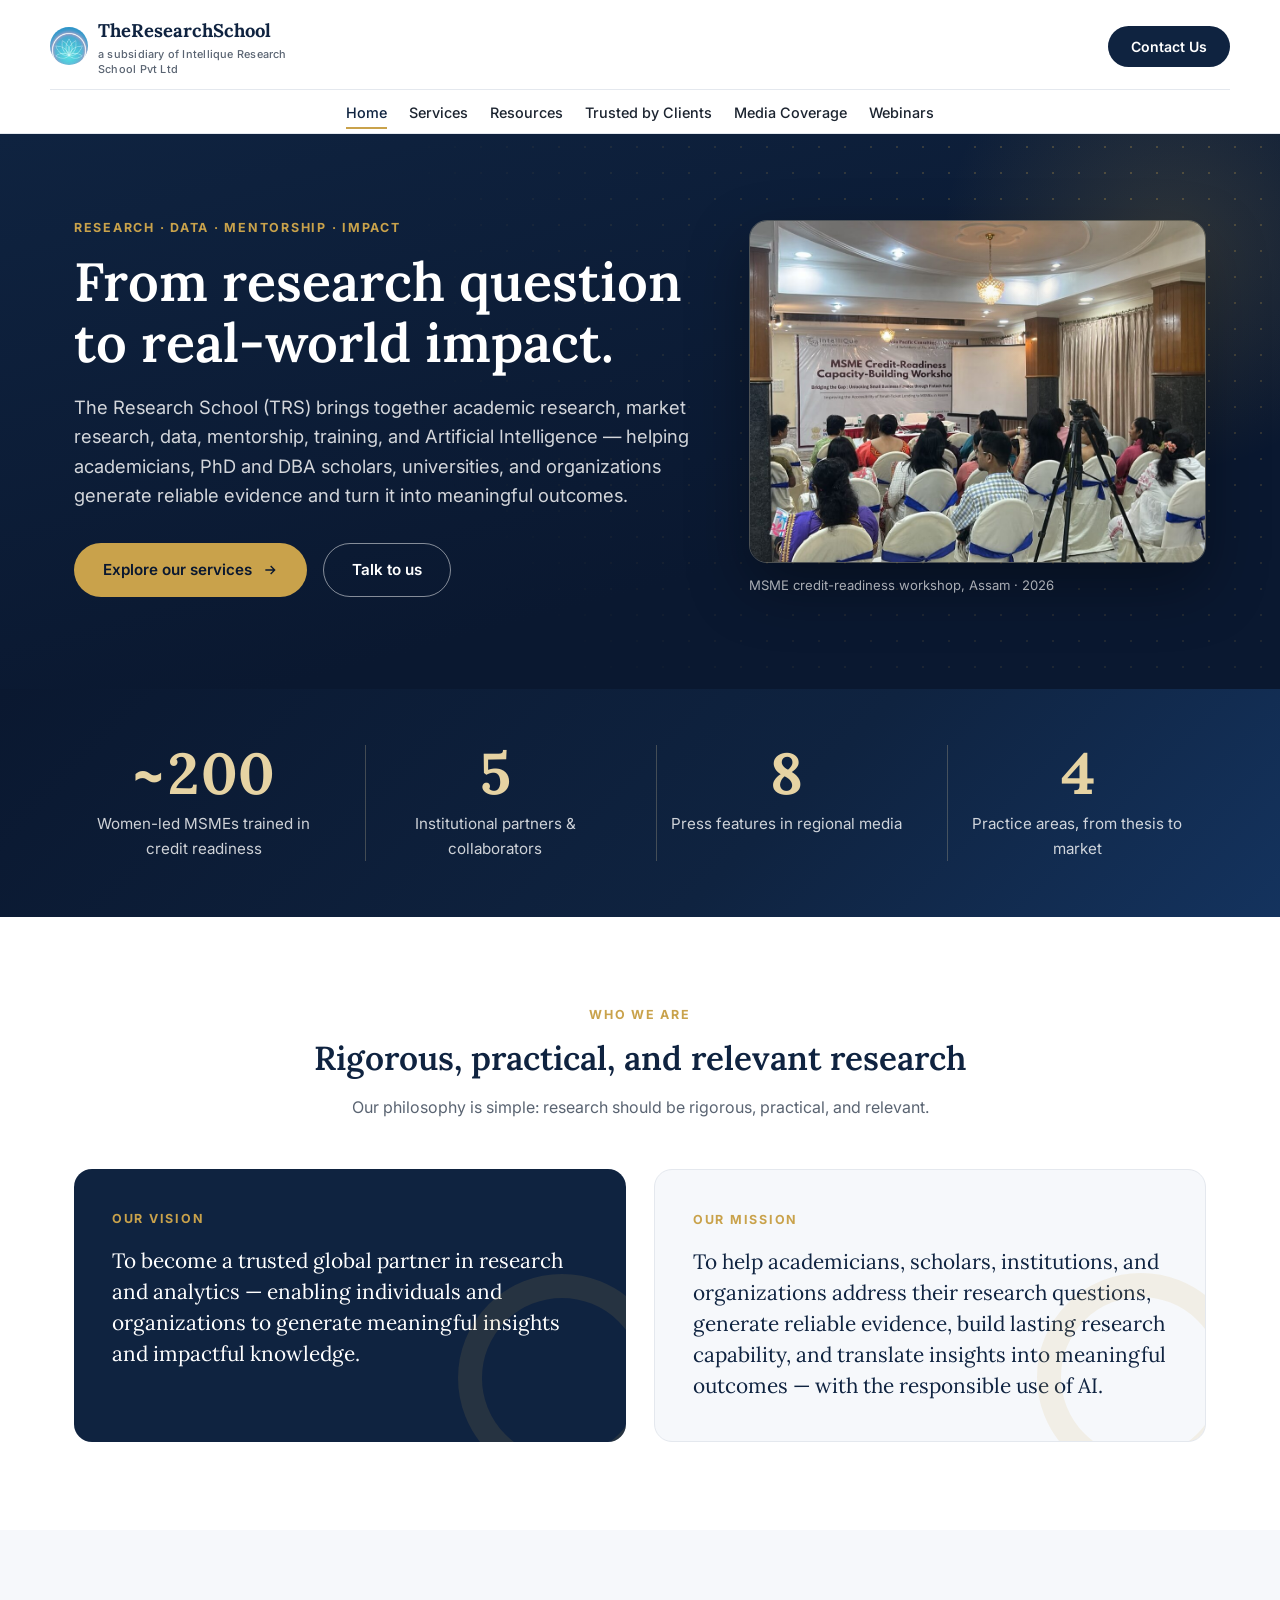
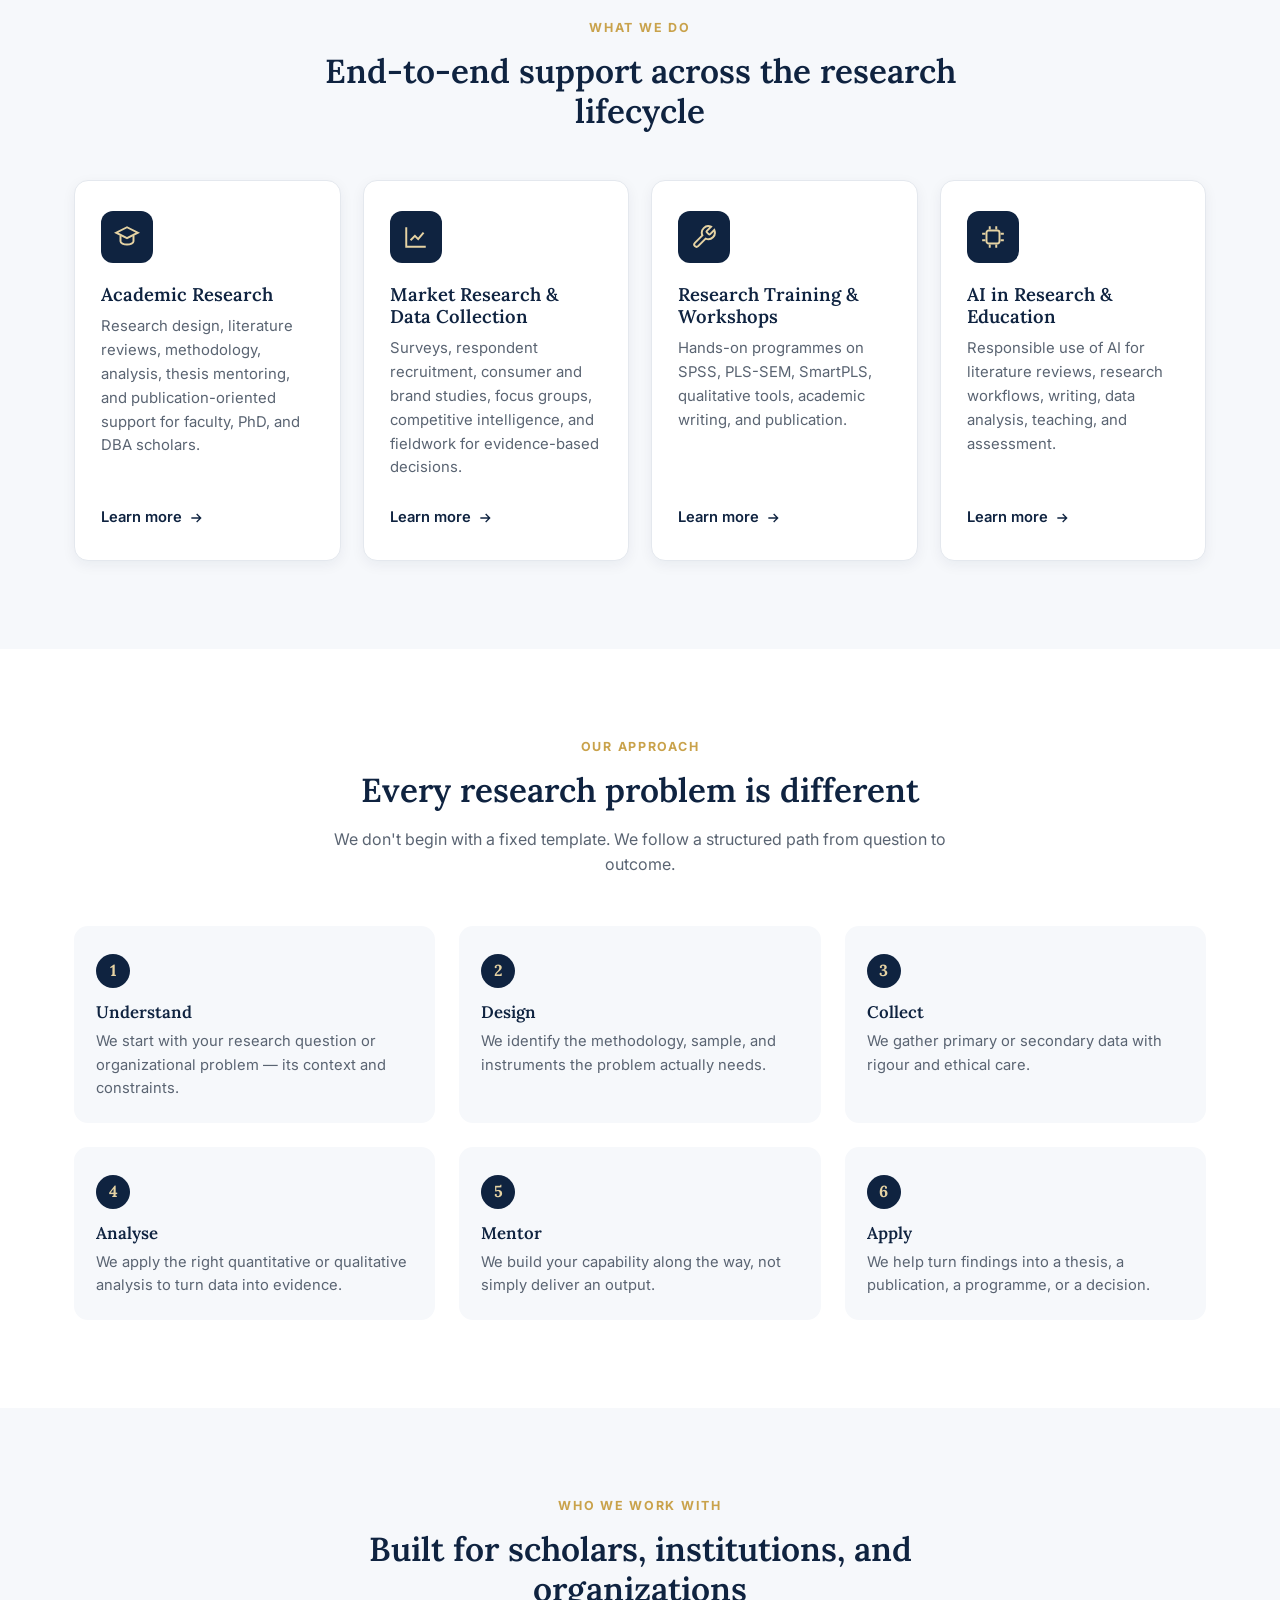
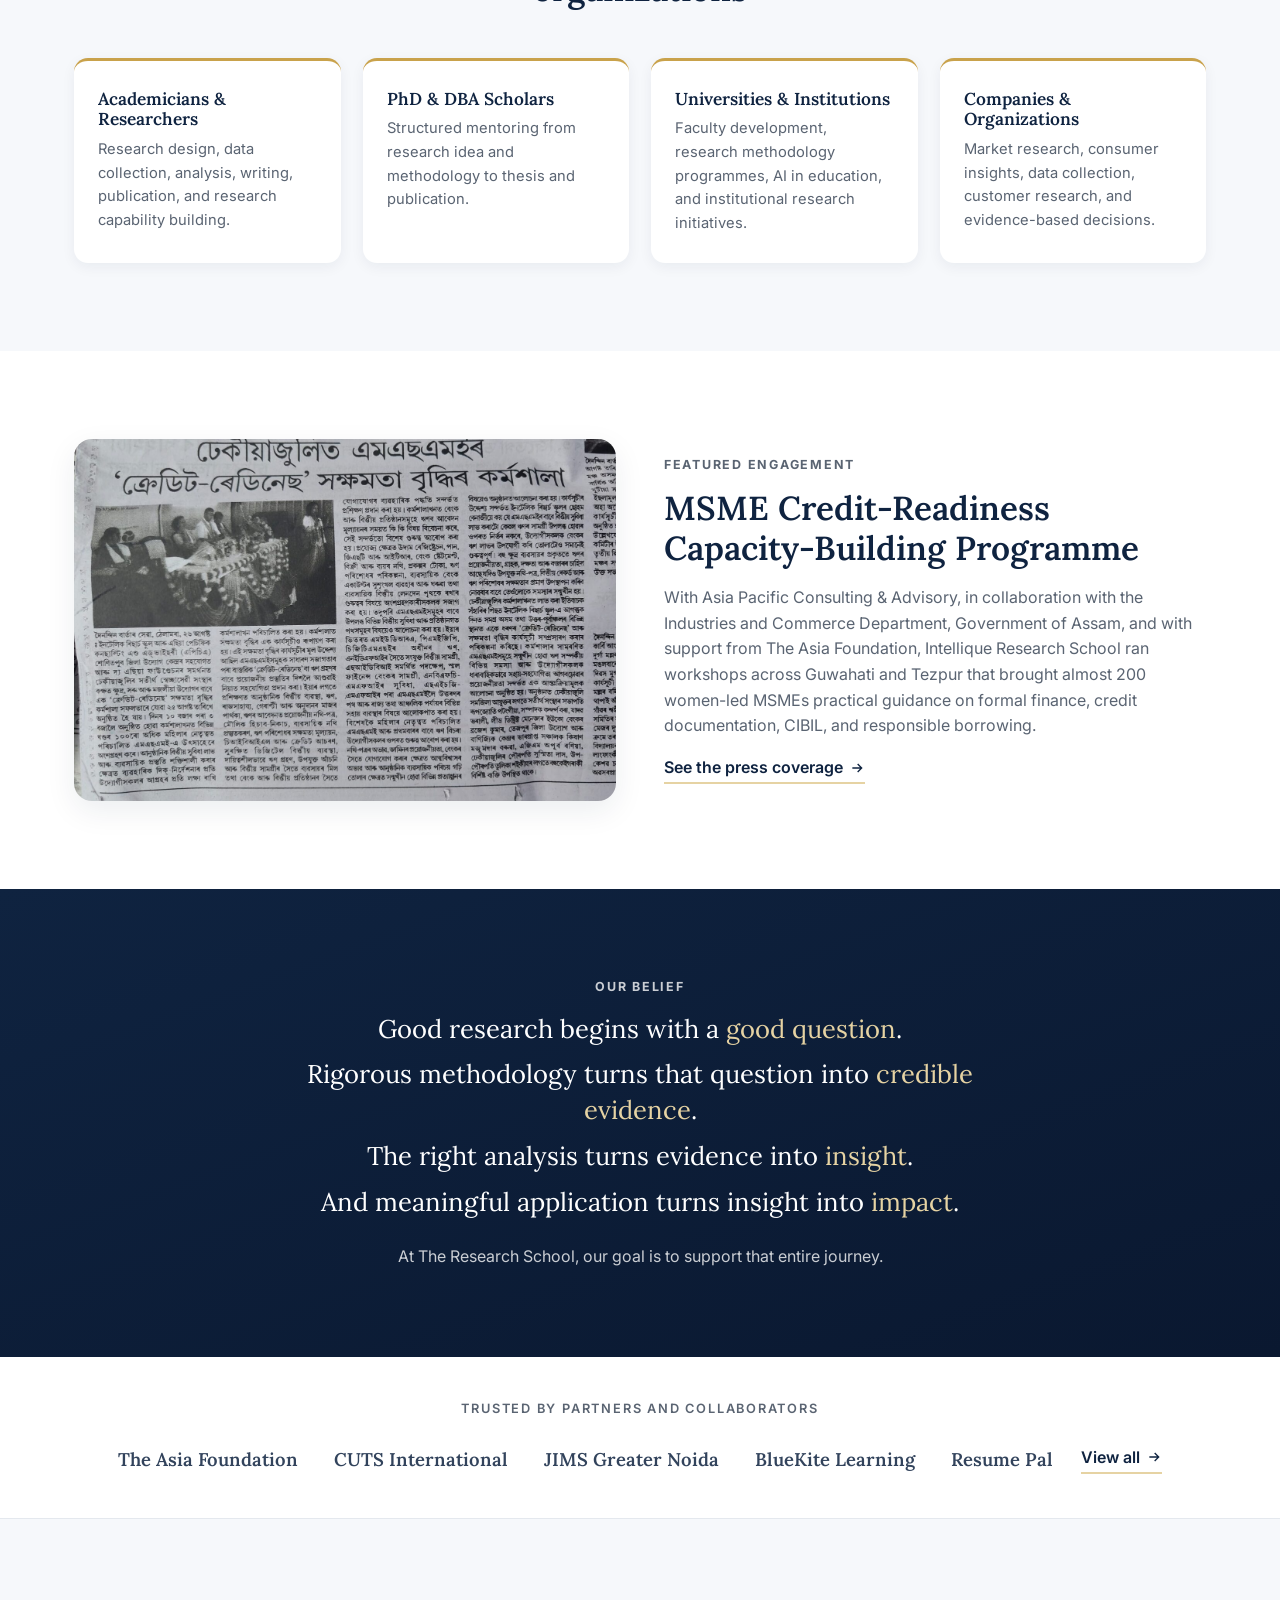
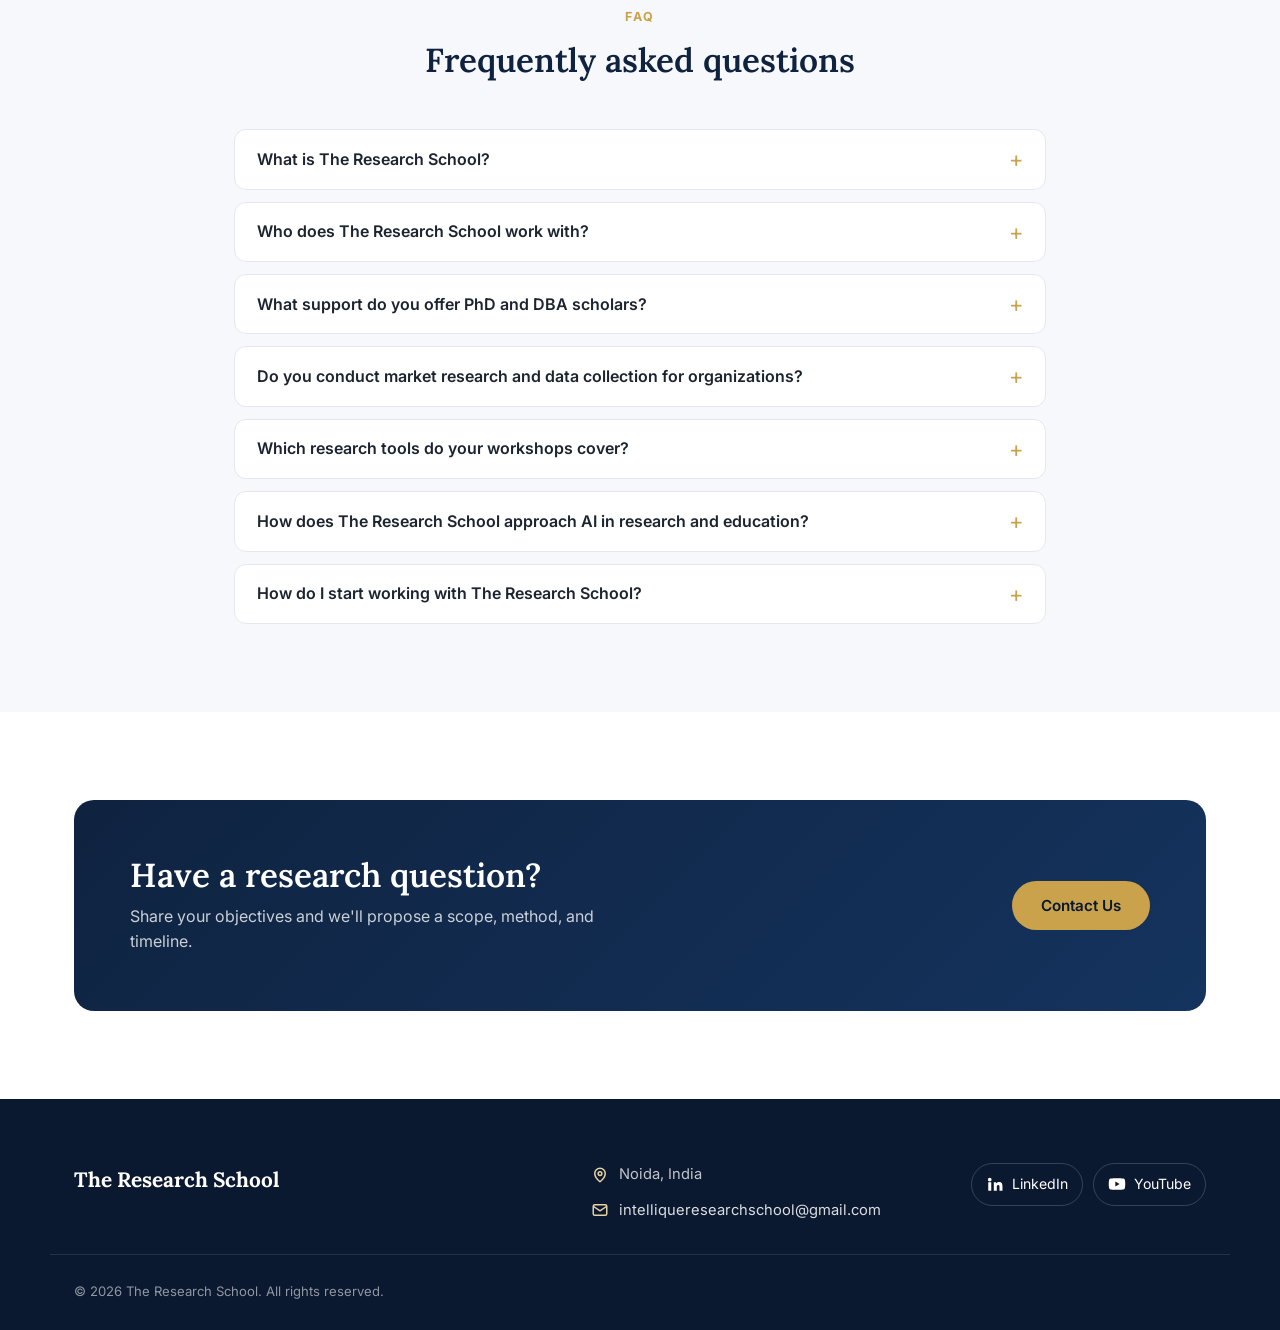
==== commit 105cea09: "Services: four circle shortcuts at the top; Webinars as last tab; slimmer footer; Resources heading " ====
--- a/index.html
+++ b/index.html
@@ -24,7 +24,7 @@
 <link rel="preconnect" href="https://fonts.googleapis.com">
 <link rel="preconnect" href="https://fonts.gstatic.com" crossorigin>
 <link href="https://fonts.googleapis.com/css2?family=Inter:wght@400;500;600;700&family=Lora:wght@500;600;700&display=swap" rel="stylesheet">
-<link rel="stylesheet" href="css/style.css?v=202610180551">
+<link rel="stylesheet" href="css/style.css?v=202610191203">
 <link rel="icon" type="image/png" href="media/brand/favicon.png">
 <link rel="apple-touch-icon" href="media/brand/logo-icon.png">
 <script type="application/ld+json">{
@@ -170,10 +170,10 @@
       <ul class="nav-links">
         <li><a href="index.html" class="active" aria-current="page">Home</a></li>
         <li><a href="services.html">Services</a></li>
-        <li><a href="webinars.html">Webinars</a></li>
         <li><a href="resources.html">Resources</a></li>
         <li><a href="trusted-by-clients.html">Trusted by Clients</a></li>
         <li><a href="media-coverage.html">Media Coverage</a></li>
+        <li><a href="webinars.html">Webinars</a></li>
       </ul>
     </nav>
     <div class="nav-cta">
@@ -377,8 +377,6 @@
   <div class="container footer-slim">
     <div class="footer-brand">
       <p class="footer-name">The Research School</p>
-      <p>Where Research Meets Data, Mentorship &amp; AI.</p>
-      <p class="footer-parent">A subsidiary of <a href="https://intelliqueresearchschool.com/" target="_blank" rel="noopener">Intellique Research School Pvt Ltd</a></p>
     </div>
     <ul class="footer-contact">
       <li><svg width="18" height="18" viewBox="0 0 24 24" fill="none" stroke="currentColor" stroke-width="2" aria-hidden="true"><path d="M12 21s-7-5.6-7-11a7 7 0 0 1 14 0c0 5.4-7 11-7 11Z"/><circle cx="12" cy="10" r="2.5"/></svg><span>Noida, India</span></li>
@@ -393,6 +391,6 @@
     <span>© <span id="year">2026</span> The Research School. All rights reserved.</span>
   </div>
 </footer>
-<script src="js/main.js?v=202610180551"></script>
+<script src="js/main.js?v=202610191203"></script>
 </body>
 </html>
--- a/css/style.css
+++ b/css/style.css
@@ -990,3 +990,19 @@
 .svc-grid-4 { grid-template-columns: repeat(4, 1fr); }
 @media (max-width: 1000px) { .svc-grid-5, .svc-grid-4 { grid-template-columns: 1fr 1fr; } .svc-grid-5 > * { grid-column: auto !important; } }
 @media (max-width: 600px) { .svc-grid-5, .svc-grid-4 { grid-template-columns: 1fr; } }
+
+/* services: four circle pickers at the top */
+html { scroll-behavior: smooth; }
+@media (prefers-reduced-motion: reduce) { html { scroll-behavior: auto; } }
+.svc-picker { padding: 56px 0 8px; }
+.svc-picker ul { list-style: none; margin: 0; padding: 0; display: grid; grid-template-columns: repeat(4, 1fr); gap: 24px; }
+.svc-pick { display: flex; flex-direction: column; align-items: center; text-align: center; gap: 14px; text-decoration: none; color: var(--ink); padding: 8px; border-radius: 16px; }
+.svc-pick-circle { width: 132px; height: 132px; border-radius: 50%; display: grid; place-items: center; background: var(--navy); color: var(--gold-soft); box-shadow: 0 14px 30px rgba(15,35,64,0.18); border: 4px solid #fff; outline: 2px solid var(--gold-soft); transition: transform .2s ease, background .2s ease, outline-color .2s ease; }
+.svc-pick-title { font-family: var(--serif); font-weight: 600; font-size: 1.1rem; color: var(--navy); max-width: 220px; line-height: 1.3; }
+.svc-pick-go { color: var(--gold); transition: transform .2s ease; }
+.svc-pick:hover .svc-pick-circle, .svc-pick:focus-visible .svc-pick-circle { transform: translateY(-4px); background: var(--navy-soft); outline-color: var(--gold); }
+.svc-pick:hover .svc-pick-go { transform: translateY(4px); }
+.svc-pick:focus-visible { outline: 2px solid var(--gold); outline-offset: 4px; }
+.svc { scroll-margin-top: calc(var(--hdr-h, 80px) + 16px); }
+@media (max-width: 900px) { .svc-picker ul { grid-template-columns: repeat(2, 1fr); row-gap: 32px; } .svc-pick-circle { width: 112px; height: 112px; } }
+@media (max-width: 420px) { .svc-pick-circle { width: 96px; height: 96px; } .svc-pick-title { font-size: 1rem; } }
